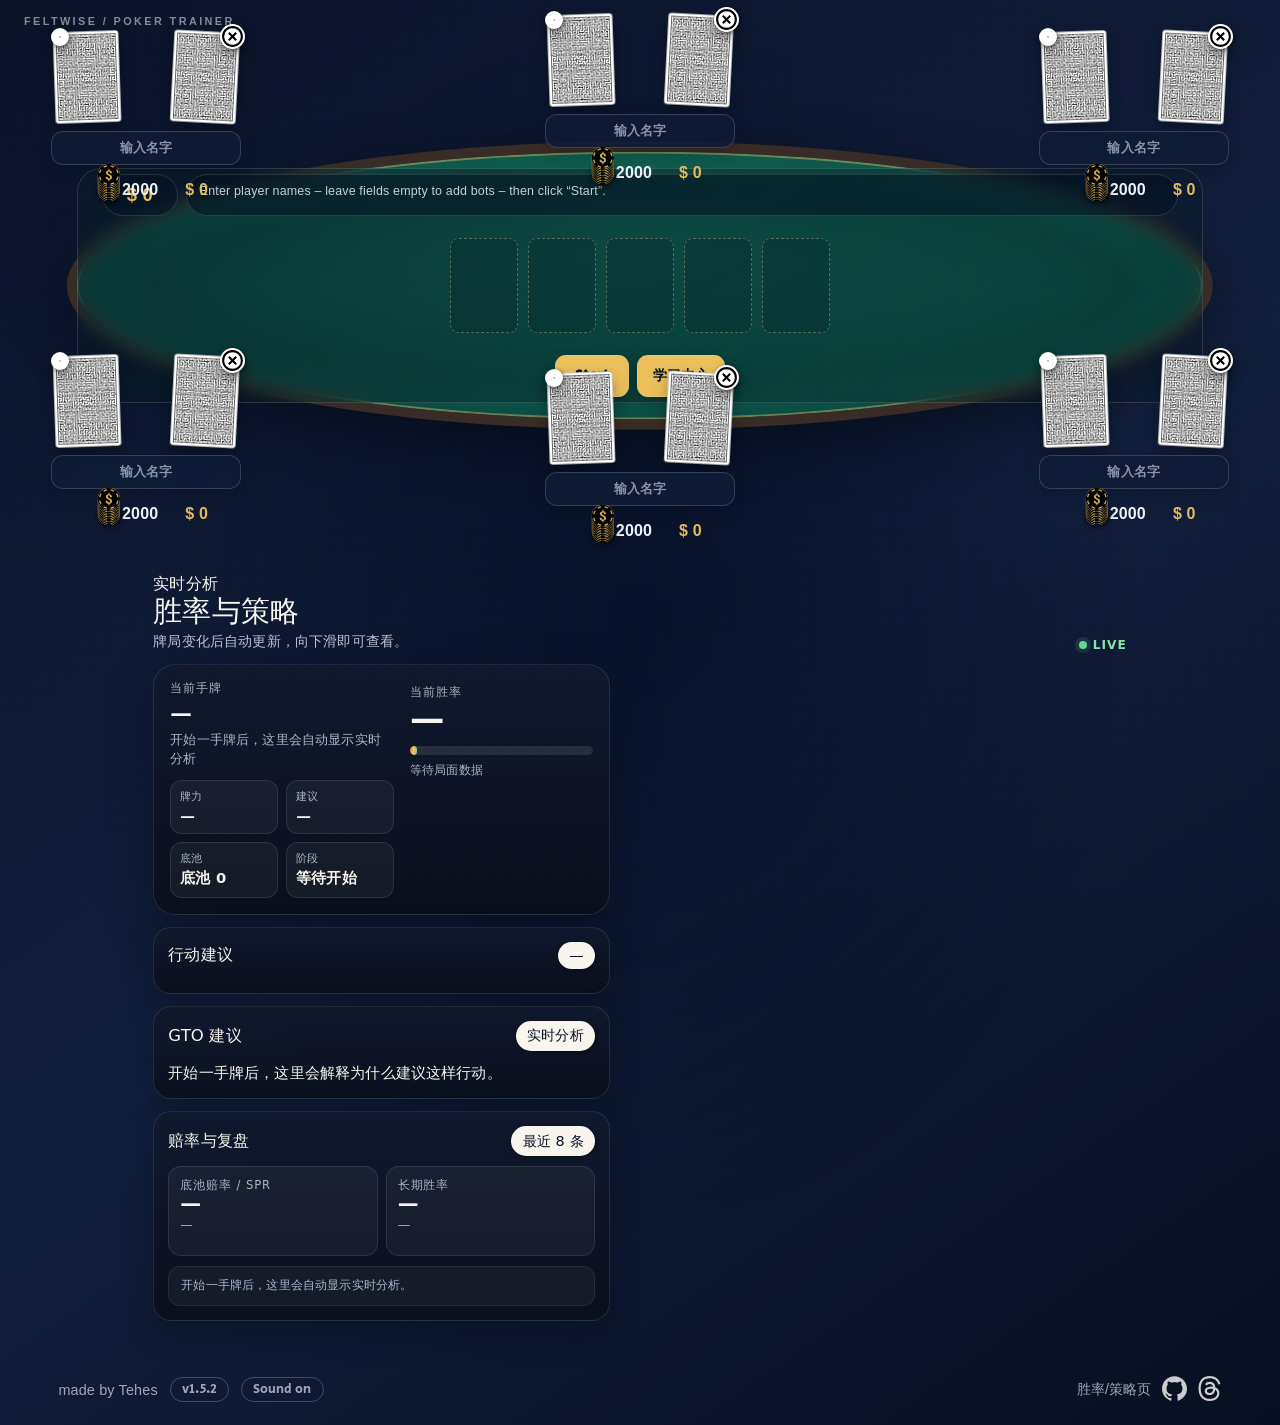
==== index.html @ baf59589 "fix: inline live analysis and native scrolling" ====
<!DOCTYPE HTML>
<html>

<head>
	<meta charset="utf-8">
	<meta name='viewport' content='width=device-width, initial-scale=1.0, maximum-scale=1.0, user-scalable=no'>
	<meta name="apple-mobile-web-app-capable" content="yes">
	<meta name="apple-mobile-web-app-title" content="Poker">
	<meta name="apple-mobile-web-app-status-bar-style" content="black">
	<meta name="theme-color" content="#2e426b" />

	<!-- SEO -->
	<meta property="og:description"
		content="Play Texas Hold'em solo against bots or with friends. Join via QR code or link to see your cards privately on your own phone while the shared table runs the game.">
	<link rel="canonical" href="https://tehes.github.io/poker/">
	<meta name="author" content="Feltwise · modified from Poker by Tehes">
	<meta name="description" content="Feltwise 德州扑克训练桌：对战 Bot、边玩边学、行动解释与复盘。">

	<!-- Open Graph -->
	<meta property="og:type" content="website">
	<meta property="og:title" content="Digital Poker Table">
	<meta property="og:description"
		content="Play Texas Hold'em solo against bots or with friends. Players can join private views via QR code or link while the shared table runs the game.">
	<meta property="og:url" content="https://tehes.github.io/poker/">
	<meta property="og:image" content="https://tehes.github.io/poker/img/og.png">

	<title>Feltwise · 德州扑克训练桌</title>

	<link rel="apple-touch-icon" href="icons/180x180.png" />
	<link rel="icon" href="icons/favicon.png" type="image/png" sizes="32x32">
	<link rel="icon" href="icons/poker-chip.svg" type="image/svg+xml">
	<link rel="manifest" href="manifest.json">
	<link rel="stylesheet" href="css/style.css?v=feltwise-v10">
	<link rel="preconnect" href="https://fonts.googleapis.com">
	<link rel="preconnect" href="https://fonts.gstatic.com" crossorigin>
	<link href="https://fonts.googleapis.com/css2?family=Secular+One&display=swap" rel="stylesheet">

	<script defer src="https://cloud.umami.is/script.js" data-website-id="2392a451-203c-4d8a-a4f5-bd7d06f832af"
		data-domains="tehes.github.io">
		</script>
</head>

<body>
	<main>
		<div class="seat" data-rotation="0">
			<div class="hole-cards">
				<img class="card" src="cards/1B.svg">
				<img class="card" src="cards/1B.svg">
				<div class="qr hidden">
					<a class="qr-link" target="_blank" rel="noopener noreferrer" title="Open player view"></a>
					<a class="remote-table-link hidden" target="_blank" rel="noopener noreferrer"
						title="Open remote table">join via Link</a>
				</div>
				<img class="rotate" src="icons/rotate.svg">
				<img class="blind-icons hidden dealer" src="icons/dealer.svg">
				<img class="blind-icons hidden small-blind" src="icons/small-blind.svg">
				<img class="blind-icons hidden big-blind" src="icons/big-blind.svg">
				<img class="close" src="icons/close.svg">
				<div class="winner-reaction hidden"></div>
				<div class="pill win-probability hidden"></div>
				<div class="pill hand-strength hidden"></div>
			</div>
			<h3 contenteditable="true"></h3>
			<div class="chips">
				<div class="stack-visual">
					<img src="icons/chip.svg" alt="" style="--stack-index: 0;">
					<img src="icons/chip.svg" alt="" style="--stack-index: 1;">
					<img src="icons/chip.svg" alt="" style="--stack-index: 2;">
					<img src="icons/chip.svg" alt="" style="--stack-index: 3;">
					<img src="icons/chip.svg" alt="" style="--stack-index: 4;">
					<img src="icons/chip.svg" alt="" style="--stack-index: 5;">
					<img src="icons/chip.svg" alt="" style="--stack-index: 6;">
					<img src="icons/chip.svg" alt="" style="--stack-index: 7;">
					<img src="icons/chip.svg" alt="" style="--stack-index: 8;">
					<img src="icons/chip.svg" alt="" style="--stack-index: 9;">
				</div>
				<div class="stack-values">
					<div class="total">2000</div>
					<div class="bet">0</div>
				</div>
			</div>
		</div>
		<div class="seat" data-rotation="0">
			<div class="hole-cards">
				<img class="card" src="cards/1B.svg">
				<img class="card" src="cards/1B.svg">
				<div class="qr hidden">
					<a class="qr-link" target="_blank" rel="noopener noreferrer" title="Open player view"></a>
					<a class="remote-table-link hidden" target="_blank" rel="noopener noreferrer"
						title="Open remote table">join via Link</a>
				</div>
				<img class="rotate" src="icons/rotate.svg">
				<img class="blind-icons hidden dealer" src="icons/dealer.svg">
				<img class="blind-icons hidden small-blind" src="icons/small-blind.svg">
				<img class="blind-icons hidden big-blind" src="icons/big-blind.svg">
				<img class="close" src="icons/close.svg">
				<div class="winner-reaction hidden"></div>
				<div class="pill win-probability hidden"></div>
				<div class="pill hand-strength hidden"></div>
			</div>
			<h3 contenteditable="true"></h3>
			<div class="chips">
				<div class="stack-visual">
					<img src="icons/chip.svg" alt="" style="--stack-index: 0;">
					<img src="icons/chip.svg" alt="" style="--stack-index: 1;">
					<img src="icons/chip.svg" alt="" style="--stack-index: 2;">
					<img src="icons/chip.svg" alt="" style="--stack-index: 3;">
					<img src="icons/chip.svg" alt="" style="--stack-index: 4;">
					<img src="icons/chip.svg" alt="" style="--stack-index: 5;">
					<img src="icons/chip.svg" alt="" style="--stack-index: 6;">
					<img src="icons/chip.svg" alt="" style="--stack-index: 7;">
					<img src="icons/chip.svg" alt="" style="--stack-index: 8;">
					<img src="icons/chip.svg" alt="" style="--stack-index: 9;">
				</div>
				<div class="stack-values">
					<div class="total">2000</div>
					<div class="bet">0</div>
				</div>
			</div>
		</div>
		<div class="seat" data-rotation="0">
			<div class="hole-cards">
				<img class="card" src="cards/1B.svg">
				<img class="card" src="cards/1B.svg">
				<div class="qr hidden">
					<a class="qr-link" target="_blank" rel="noopener noreferrer" title="Open player view"></a>
					<a class="remote-table-link hidden" target="_blank" rel="noopener noreferrer"
						title="Open remote table">join via Link</a>
				</div>
				<img class="rotate" src="icons/rotate.svg">
				<img class="blind-icons hidden dealer" src="icons/dealer.svg">
				<img class="blind-icons hidden small-blind" src="icons/small-blind.svg">
				<img class="blind-icons hidden big-blind" src="icons/big-blind.svg">
				<img class="close" src="icons/close.svg">
				<div class="winner-reaction hidden"></div>
				<div class="pill win-probability hidden"></div>
				<div class="pill hand-strength hidden"></div>
			</div>
			<h3 contenteditable="true"></h3>
			<div class="chips">
				<div class="stack-visual">
					<img src="icons/chip.svg" alt="" style="--stack-index: 0;">
					<img src="icons/chip.svg" alt="" style="--stack-index: 1;">
					<img src="icons/chip.svg" alt="" style="--stack-index: 2;">
					<img src="icons/chip.svg" alt="" style="--stack-index: 3;">
					<img src="icons/chip.svg" alt="" style="--stack-index: 4;">
					<img src="icons/chip.svg" alt="" style="--stack-index: 5;">
					<img src="icons/chip.svg" alt="" style="--stack-index: 6;">
					<img src="icons/chip.svg" alt="" style="--stack-index: 7;">
					<img src="icons/chip.svg" alt="" style="--stack-index: 8;">
					<img src="icons/chip.svg" alt="" style="--stack-index: 9;">
				</div>
				<div class="stack-values">
					<div class="total">2000</div>
					<div class="bet">0</div>
				</div>
			</div>
		</div>
		<div class="seat" data-rotation="0">
			<div class="hole-cards">
				<img class="card" src="cards/1B.svg">
				<img class="card" src="cards/1B.svg">
				<div class="qr hidden">
					<a class="qr-link" target="_blank" rel="noopener noreferrer" title="Open player view"></a>
					<a class="remote-table-link hidden" target="_blank" rel="noopener noreferrer"
						title="Open remote table">join via Link</a>
				</div>
				<img class="rotate" src="icons/rotate.svg">
				<img class="blind-icons hidden dealer" src="icons/dealer.svg">
				<img class="blind-icons hidden small-blind" src="icons/small-blind.svg">
				<img class="blind-icons hidden big-blind" src="icons/big-blind.svg">
				<img class="close" src="icons/close.svg">
				<div class="winner-reaction hidden"></div>
				<div class="pill win-probability hidden"></div>
				<div class="pill hand-strength hidden"></div>
			</div>
			<h3 contenteditable="true"></h3>
			<div class="chips">
				<div class="stack-visual">
					<img src="icons/chip.svg" alt="" style="--stack-index: 0;">
					<img src="icons/chip.svg" alt="" style="--stack-index: 1;">
					<img src="icons/chip.svg" alt="" style="--stack-index: 2;">
					<img src="icons/chip.svg" alt="" style="--stack-index: 3;">
					<img src="icons/chip.svg" alt="" style="--stack-index: 4;">
					<img src="icons/chip.svg" alt="" style="--stack-index: 5;">
					<img src="icons/chip.svg" alt="" style="--stack-index: 6;">
					<img src="icons/chip.svg" alt="" style="--stack-index: 7;">
					<img src="icons/chip.svg" alt="" style="--stack-index: 8;">
					<img src="icons/chip.svg" alt="" style="--stack-index: 9;">
				</div>
				<div class="stack-values">
					<div class="total">2000</div>
					<div class="bet">0</div>
				</div>
			</div>
		</div>
		<div class="seat" data-rotation="0">
			<div class="hole-cards">
				<img class="card" src="cards/1B.svg">
				<img class="card" src="cards/1B.svg">
				<div class="qr hidden">
					<a class="qr-link" target="_blank" rel="noopener noreferrer" title="Open player view"></a>
					<a class="remote-table-link hidden" target="_blank" rel="noopener noreferrer"
						title="Open remote table">join via Link</a>
				</div>
				<img class="rotate" src="icons/rotate.svg">
				<img class="blind-icons hidden dealer" src="icons/dealer.svg">
				<img class="blind-icons hidden small-blind" src="icons/small-blind.svg">
				<img class="blind-icons hidden big-blind" src="icons/big-blind.svg">
				<img class="close" src="icons/close.svg">
				<div class="winner-reaction hidden"></div>
				<div class="pill win-probability hidden"></div>
				<div class="pill hand-strength hidden"></div>
			</div>
			<h3 contenteditable="true"></h3>
			<div class="chips">
				<div class="stack-visual">
					<img src="icons/chip.svg" alt="" style="--stack-index: 0;">
					<img src="icons/chip.svg" alt="" style="--stack-index: 1;">
					<img src="icons/chip.svg" alt="" style="--stack-index: 2;">
					<img src="icons/chip.svg" alt="" style="--stack-index: 3;">
					<img src="icons/chip.svg" alt="" style="--stack-index: 4;">
					<img src="icons/chip.svg" alt="" style="--stack-index: 5;">
					<img src="icons/chip.svg" alt="" style="--stack-index: 6;">
					<img src="icons/chip.svg" alt="" style="--stack-index: 7;">
					<img src="icons/chip.svg" alt="" style="--stack-index: 8;">
					<img src="icons/chip.svg" alt="" style="--stack-index: 9;">
				</div>
				<div class="stack-values">
					<div class="total">2000</div>
					<div class="bet">0</div>
				</div>
			</div>
		</div>
		<div class="seat" data-rotation="0">
			<div class="hole-cards">
				<img class="card" src="cards/1B.svg">
				<img class="card" src="cards/1B.svg">
				<div class="qr hidden">
					<a class="qr-link" target="_blank" rel="noopener noreferrer" title="Open player view"></a>
					<a class="remote-table-link hidden" target="_blank" rel="noopener noreferrer"
						title="Open remote table">join via Link</a>
				</div>
				<img class="rotate" src="icons/rotate.svg">
				<img class="blind-icons hidden dealer" src="icons/dealer.svg">
				<img class="blind-icons hidden small-blind" src="icons/small-blind.svg">
				<img class="blind-icons hidden big-blind" src="icons/big-blind.svg">
				<img class="close" src="icons/close.svg">
				<div class="winner-reaction hidden"></div>
				<div class="pill win-probability hidden"></div>
				<div class="pill hand-strength hidden"></div>
			</div>
			<h3 contenteditable="true"></h3>
			<div class="chips">
				<div class="stack-visual">
					<img src="icons/chip.svg" alt="" style="--stack-index: 0;">
					<img src="icons/chip.svg" alt="" style="--stack-index: 1;">
					<img src="icons/chip.svg" alt="" style="--stack-index: 2;">
					<img src="icons/chip.svg" alt="" style="--stack-index: 3;">
					<img src="icons/chip.svg" alt="" style="--stack-index: 4;">
					<img src="icons/chip.svg" alt="" style="--stack-index: 5;">
					<img src="icons/chip.svg" alt="" style="--stack-index: 6;">
					<img src="icons/chip.svg" alt="" style="--stack-index: 7;">
					<img src="icons/chip.svg" alt="" style="--stack-index: 8;">
					<img src="icons/chip.svg" alt="" style="--stack-index: 9;">
				</div>
				<div class="stack-values">
					<div class="total">2000</div>
					<div class="bet">0</div>
				</div>
			</div>
		</div>
		<div id="table-middle">
			<section class="infos">
				<div id="pot">0</div>
				<div id="notification">Enter player names – leave fields empty to add bots – then click
					“Start”.
				</div>
			</section>
			<section id="community-cards">
				<!-- Suits: Diamonds, Hearts, Clubs, Spades -->
				<div class="cardslot"><!-- <img src="cards/3D.svg"> --></div>
				<div class="cardslot"><!-- <img src="cards/AS.svg"> --></div>
				<div class="cardslot"><!-- <img src="cards/7H.svg"> --></div>
				<div class="cardslot"></div>
				<div class="cardslot"></div>
			</section>
			<section class="actions">
				<div id="new-round-controls" class="new-round-controls">
					<button type="button" id="start-button" name="button"><span
							id="start-button-label">Start</span><span id="new-round-countdown" class="hidden"> in <span
								id="new-round-countdown-value">20</span></span></button>
					<button type="button" id="new-round-cancel-button" class="hidden" name="button">X</button>
				</div>
				<button type="button" id="instructions-button" name="button">学习中心</button>
				<button type="button" id="stats-button" class="hidden" name="button">Stats</button>
				<button type="button" id="log-button" class="hidden" name="button">Log</button>
				<button type="button" id="fast-forward-button" class="hidden" name="button">Fast Forward</button>
				<button type="button" id="fold-button" class="hidden" name="button">Fold</button>
				<button type="button" id="action-button" class="hidden" name="button">Check</button>
				<div id="amount-controls" class="amount-controls hidden">
					<button type="button" id="amount-decrement-button" class="amount-step-button"
						name="button">-</button>
					<input type="range" id="amount-slider" name="amount" value="0" min="0" max="2000" step="10">
					<output>0</output>
					<button type="button" id="amount-increment-button" class="amount-step-button"
						name="button">+</button>
				</div>
			</section>
		</div>
	</main>
	<section id="inline-advisor-shell" class="inline-advisor-shell">
		<div class="inline-advisor-header">
			<div><div class="eyebrow">实时分析</div><h2>胜率与策略</h2><p>牌局变化后自动更新，向下滑即可查看。</p></div>
			<span class="inline-live-badge"><i></i> LIVE</span>
		</div>
		<div class="inline-advisor-body">
			<div class="inline-advisor-analysis">
				<div class="card inline-hero">
					<div class="hero-left">
						<div class="label">当前手牌</div><div id="inline-player-name" class="player-name">—</div>
						<div id="inline-player-meta" class="meta">请先回到牌桌并开始一手牌</div>
						<div class="mini-stats">
							<div><span>牌力</span><b id="inline-hand-name">—</b></div><div><span>建议</span><b id="inline-strategy-action">—</b></div>
							<div><span>底池</span><b id="inline-pot-chip">0</b></div><div><span>阶段</span><b id="inline-phase-chip">等待开始</b></div>
						</div>
					</div>
					<div class="hero-right"><div class="label">当前胜率</div><div id="inline-winrate-big" class="big">—</div><div class="bar"><i id="inline-winbar"></i></div><div id="inline-equity-text" class="hint">等待局面数据</div></div>
				</div>
				<div class="card inline-actions"><div class="section-head"><h3>行动建议</h3><span id="inline-confidence-pill" class="pill">—</span></div><div id="inline-action-row" class="action-row"></div></div>
				<div id="inline-strategy-section" class="card detail-card"><div class="section-head"><h3>GTO 建议</h3><span class="pill muted">实时分析</span></div><p id="inline-reason-text" class="detail-text">开始一手牌后，这里会解释为什么建议这样行动。</p></div>
				<div class="card detail-card"><div class="section-head"><h3>赔率与复盘</h3><span class="pill muted">最近 8 条</span></div><div class="detail-grid"><div class="subcard"><div class="label">底池赔率 / SPR</div><div id="inline-odds-text" class="big small">—</div><div id="inline-board-text" class="hint">—</div></div><div class="subcard"><div class="label">长期胜率</div><div id="inline-long-winrate" class="big small">—</div><div id="inline-hand-text" class="hint">—</div></div></div><div id="inline-history-list" class="history"></div></div>
			</div>
		</div>
	</section>
	<footer>
		<div id="credit">
			<a href="https://github.com/Tehes">made by Tehes</a>
			<button type="button" id="version-button" class="version-button">Version</button>
			<button type="button" id="sound-button" class="sound-toggle">Sound on</button>
		</div>
		<div id="social">
			<a href="./advisor.html" style="display:inline-flex;align-items:center;gap:6px;">胜率/策略页</a>
			<a href="https://github.com/Tehes/poker"><img alt="Github-Logo" src="social/github.svg" width="25"
					height="25"></a>
			<a href="https://www.threads.net/@tehes83"><img alt="Threads-Logo" src="social/threads.svg" width="25"
					height="25"></a>
		</div>
	</footer>
	<div id="overlay-backdrop" class="hidden"></div>
	<section id="resume-game-overlay" class="overlay-panel resume-panel hidden">
		<div class="resume-content">
			<h2>Continue saved game?</h2>
			<p>A saved poker game was found on this device. Continue it or start a fresh game.</p>
		</div>
		<div class="resume-actions">
			<button type="button" id="resume-continue-button" name="button">Continue Game</button>
			<button type="button" id="resume-new-button" name="button">New Game</button>
		</div>
	</section>
	<section id="stats-overlay" class="overlay-panel hidden">
		<div class="stats-table-wrap">
			<table id="stats-table">
				<thead>
					<tr>
						<th>Player</th>
						<th>Stack</th>
						<th>Hands</th>
						<th>Won</th>
						<th>Win %</th>
						<th>Showdowns</th>
						<th>SD Won</th>
						<th>SD %</th>
						<th>Folds</th>
						<th>Pre</th>
						<th>Post</th>
						<th>All-ins</th>
					</tr>
				</thead>
				<tbody id="stats-table-body"></tbody>
			</table>
		</div>
		<button type="button" id="stats-close-button" class="overlay-close">Close</button>
	</section>
	<section id="log-overlay" class="overlay-panel log-panel hidden">
		<div class="log-list-wrap">
			<div id="log-list"></div>
		</div>
		<button type="button" id="log-close-button" class="overlay-close">Close</button>
	</section>
	<section id="version-overlay" class="overlay-panel version-panel hidden">
		<div class="version-list-wrap">
			<div class="version-panel-header">
				<h2>Version History</h2>
			</div>
			<div id="version-list"></div>
		</div>
		<button type="button" id="version-close-button" class="overlay-close">Close</button>
	</section>
	<section id="instructions-overlay" class="overlay-panel instructions-panel hidden">
		<div class="instructions-content">
			<h2>How this table works</h2>
			<p>The play mode is chosen automatically when you press “Start”, depending on how many human players are
				seated.</p>

			<h3>Choose your setup</h3>
			<div class="instructions-modes">
				<article class="instructions-mode-card">
					<h4>Group Play (2+ humans)</h4>
					<p>Each human enters a name. After the hand starts, every human seat shows a QR code for the
						private hole-card view and a direct link to the remote table view.</p>
					<p>Actions can still happen on the shared table, or from the linked device when that seat is
						active.</p>
					<p class="instructions-note">Empty seats are automatically filled by bots, so mixed human/bot tables
						work without any setup.</p>
				</article>
				<article class="instructions-mode-card">
					<h4>Solo vs Bots (1 human)</h4>
					<p>One human plays directly on the main device. No QR scan is required and that player’s hole cards
						remain visible on the table.</p>
				</article>
				<article class="instructions-mode-card">
					<h4>Spectator / TV Poker (0 humans)</h4>
					<p>All seats are filled by bots. The table runs automatically and all hole cards remain visible.</p>
				</article>
			</div>

			<h3>Before you start</h3>
			<ul class="instructions-list">
				<li>Enter player names in the name badges.</li>
				<li>Leave a seat empty if you want it filled by a bot.</li>
				<li>Use the close icon to remove seats you do not need.</li>
				<li>Use the rotate icon to orient a seat toward the player sitting there. This is especially useful on
					tablets.</li>
				<li>You need at least 2 active seats before the game can start.</li>
			</ul>

			<h3>During a hand</h3>
			<ul class="instructions-list">
				<li>Dealer and blinds are assigned automatically, and the blind level increases over time.</li>
				<li>The table uses standard poker action labels: Fold, Check, Call, Raise, All-in.</li>
				<li>Slider guide: 0 = Check, matching the current bet = Call, above that = Raise, maximum = All-in.</li>
				<li>Raises that are too small turn red while dragging and snap to the minimum legal raise when released.
				</li>
			</ul>

			<h3>Read the table</h3>
			<ul class="instructions-list">
				<li>The pot is shown in the center. Community cards are in the middle, and each seat displays its stack
					and current round bet.</li>
				<li>Dealer, small blind, and big blind icons indicate the current positions.</li>
				<li>The notification bar is clickable and opens the hand log.</li>
				<li>Stats and Log become available after completed hands.</li>
				<li>Win percentages and short hand labels only appear when hole cards are visible on the shared table,
					such as in spectator mode or during all-in runouts.</li>
			</ul>
		</div>
		<button type="button" id="instructions-close-button" class="overlay-close">Close</button>
	</section>
	<section id="learnhub-overlay" class="overlay-panel learnhub-panel hidden">
		<div class="learnhub-header">
			<h2>学习中心</h2>
			<p>策略建议 · 教学模式 · 复盘回放</p>
		</div>
		<div class="learnhub-tabs">
			<button type="button" data-learnhub-tab="advisor" class="active">策略建议</button>
			<button type="button" data-learnhub-tab="tutorial">教学模式</button>
			<button type="button" data-learnhub-tab="replay">复盘回放</button>
		</div>
		<div class="learnhub-body">
			<div class="learnhub-pane" data-learnhub-pane="advisor"></div>
			<div class="learnhub-pane hidden" data-learnhub-pane="tutorial"></div>
			<div class="learnhub-pane hidden" data-learnhub-pane="replay"></div>
		</div>
		<button type="button" id="learnhub-close-button" class="overlay-close">Close</button>
	</section>
	<script type="module" src="./js/app.js?v=feltwise-v14"></script>
	<script type="module" src="./js/inlineAdvisor.js?v=feltwise-v17"></script>
</body>

</html>
---- css/style.css ----
:root {
    --achromatic: 0, 0%;
    --blue: hsl(220, 40%, 30%);
    --blue-darker: hsl(221, 39%, 20%);
    --blue-lighter: hsl(220, 40%, 40%);
    --blue-lightest: hsl(221, 20%, 60%);
    --font-color: hsl(220, 14%, 95%);
    --red-suit: hsl(0, 100%, 50%);
    --black-suit: hsl(var(--achromatic), 0%);
    --shadow: rgba(0, 0, 0, 0.4) 0px 3px 8px;
    --shadow-pressed: rgba(0, 0, 0, 0.6) 0px 2px 8px;
    --shadow-light: rgba(0, 0, 0, 0.2) 0px 3px 8px;
    --shadow-close: hsla(0, 0%, 0%, 0.5) 1px 1px 4px;
    --yellow: hsl(40, 90%, 60%);
    --yellow-active: hsl(40, 100%, 50%);
    --invalid: hsl(0, 100%, 50%)
}

* {
    box-sizing: border-box;
    touch-action: manipulation;
    /* disable double tap to zoom */
}

html {
    -webkit-tap-highlight-color: rgba(0, 0, 0, 0);
    min-height: 100dvh;
    margin: 0;
    padding: 0;
    background-color: var(--blue);
}

body {
    user-select: none;
    -webkit-user-select: none;
    -webkit-touch-callout: none;
    margin: 0;
    padding: 0;
    color: var(--font-color);
    font-size: 100%;
    font-family: 'Secular One', sans-serif;
    /* Uses dynamic viewport height for better handling of mobile viewports */
    min-height: inherit;
    display: flex;
    flex-direction: column;
    background-image: radial-gradient(var(--blue-lighter) 0%, var(--blue) 50%),
        url("[data-uri] nO3Wp/3fEV5a+4wz //6qy8JxjZsmxxy5+4w9CDNJY09T072iKG0EnOS0arEYgXqYnXcYHwjTtUNAcMelOd4xpkoqiTYICWFq0JSiPfPDQdnt+4/wuqcXY47QILbgAAAABJRU5ErkJggg==");
    background-repeat: no-repeat, repeat;
    background-size: cover, auto;
    background-blend-mode: overlay;
}

@supports not (height: 100dvh) {
    html {
        height: -webkit-fill-available;
    }

    body {
        min-height: -webkit-fill-available;
    }
}

h1,
h2,
h3,
h4 {
    font-weight: normal;
    margin: 0;
    padding: 0;
}

a {
    text-decoration-skip-ink: auto;
    color: currentColor;
    text-decoration: none;
}

a:where(:hover, :focus) {
    color: var(--font-color);
}

button {
    width: clamp(71px, 18vw, 138px);
    background-color: var(--yellow);
    color: var(--blue-darker);
    border: none;
    padding: 1.5vmin 3vmin;
    margin: 0 2vmin;
    font-size: 1em;
    font-family: 'Secular One', sans-serif;
    border-radius: 1vmin;
    cursor: pointer;
    box-shadow: var(--shadow);
}

button:active {
    box-shadow: var(--shadow-pressed);
    background-color: var(--yellow-active);
    transform: translateY(1px);
}

button:disabled {
    opacity: 0.7;
    cursor: default;
    box-shadow: var(--shadow-light);
}

.amount-step-button {
    flex: 0 0 45px;
    padding: 1.5vmin 0;
    margin: 0;
    max-height: 25px;
    border-radius: 999px;
    display: inline-flex;
    align-items: center;
    justify-content: center;
    font-size: 1.5rem;
    line-height: 1;
}

.amount-controls {
    flex: 1 1 445px;
    max-width: 100%;
    display: flex;
    align-items: center;
    flex-wrap: nowrap;
    gap: 2vmin;
    margin: 0 2vmin;
}

.action-link {
    padding: 1vmin 2vmin;
    border-radius: 1vmin;
    border: 1px solid var(--font-color);
    background-color: var(--blue);
    color: var(--font-color);
    font-size: 0.9rem;
    box-shadow: var(--shadow);
    width: max-content;
}

.action-link:where(:hover, :focus) {
    color: var(--yellow);
    border: 1px solid var(--yellow);
}

.action-link:active {
    color: var(--yellow-active);
    border: 1px solid var(--yellow-active);
    box-shadow: var(--shadow-pressed);
    transform: translateY(1px);
}

#start-button,
#new-round-cancel-button,
#instructions-button,
#fast-forward-button {
    width: auto;
}

#new-round-countdown-value {
    display: inline-block;
    min-width: 2ch;
    text-align: left;
    font-variant-numeric: tabular-nums;
}

.new-round-controls {
    display: inline-flex;
    align-items: center;
}

.new-round-controls.new-round-countdown-active {
    margin: 0 2vmin;
    border-radius: 1vmin;
    box-shadow: var(--shadow);
}

#start-button.new-round-countdown-active {
    margin: 0;
    border-top-right-radius: 0;
    border-bottom-right-radius: 0;
    box-shadow: none;
}

#new-round-cancel-button.new-round-countdown-active {
    background-color: var(--blue-darker);
    color: var(--yellow);
    margin: 0;
    border-top-left-radius: 0;
    border-bottom-left-radius: 0;
    box-shadow: none;
}

#start-button.new-round-countdown-active:active,
#new-round-cancel-button.new-round-countdown-active:active {
    background-color: var(--blue);
    box-shadow: none;
    transform: none;
}

input[type=range] {
    flex: 1 1 auto;
    min-width: 0;
    margin: 10px 0;
    -webkit-appearance: none;
    appearance: none;
    height: 25px;
    background: var(--yellow);
    outline: none;
    border-radius: 15px;
    box-shadow: var(--shadow);
}

input[type=range]::-webkit-slider-thumb {
    -webkit-appearance: none;
    appearance: none;
    width: 45px;
    height: 45px;
    background: url('../icons/chip.svg'), var(--yellow);
    cursor: pointer;
    border-radius: 50%;
    box-shadow: var(--shadow);
}

input[type=range]::-moz-range-thumb {
    width: 45px;
    height: 45px;
    background: url('../icons/chip.svg'), var(--yellow);
    cursor: pointer;
    border-radius: 50%;
    box-shadow: var(--shadow);
}

input[type=range]:disabled {
    opacity: 0.7;
}

output {
    width: 76px;
    text-align: center;
    background-color: var(--blue);
    box-shadow: inset var(--shadow-pressed);
    color: var(--yellow);
    border-radius: 999px;
    padding: 5px 1rem;
    font-size: 1em;
}

output.invalid {
    color: var(--invalid);
}

.hidden {
    display: none !important;
}

/*
-------------------------------------------------------------------
GRID
-------------------------------------------------------------------
*/
main {
    width: 100vw;
    flex: 1;
    place-items: center;
    display: grid;
    grid-template-columns: repeat(3, 1fr);
    grid-template-rows: 1fr auto 1fr;
    grid-column-gap: 0px;
    grid-row-gap: 2vh;
}

main .seat {
    width: 22vmin;
    min-width: 120px;
    transition: all 0.5s;
}

main .seat[data-rotation="90"] {
    transform: rotate(90deg);
}

main .seat[data-rotation="180"] {
    transform: rotate(180deg);
}

main .seat[data-rotation="270"] {
    transform: rotate(270deg);
}

main .seat .hole-cards img {
    transition: all 0.3s;
}

.seat:nth-of-type(1) {
    grid-area: 1 / 1 / 2 / 2;
}

.seat:nth-of-type(2) {
    grid-area: 1 / 2 / 2 / 3;
}

.seat:nth-of-type(3) {
    grid-area: 1 / 3 / 2 / 4;
}

.seat:nth-of-type(6) {
    grid-area: 3 / 1 / 4 / 2;
}

.seat:nth-of-type(5) {
    grid-area: 3 / 2 / 4 / 3;
}

.seat:nth-of-type(4) {
    grid-area: 3 / 3 / 4 / 4;
}

#table-middle {
    grid-area: 2 / 1 / 3 / 4;
}

/*
-------------------------------------------------------------------
SINGLE VIEW
-------------------------------------------------------------------
*/

#hole-cards {
    display: flex;
    justify-content: center;
    flex-direction: initial;
}

/* When a player folds, bring their hole cards closer together with directional shift */
#single.folded .hole-cards img:nth-of-type(1) {
    transform: translateX(6.5vmin) rotate(-0.5deg);
    transition: all 0.3s;
}

#single.folded .hole-cards img:nth-of-type(2) {
    transform: translateX(-6.5vmin) rotate(1deg);
    transition: all 0.3s;
}

#single {
    display: flex;
    flex-direction: column;
    justify-content: flex-start;
    min-height: 100dvh;
    width: 100vw;
    margin: 3vmin 3vmin 0 3vmin;
    max-width: 830px;
}

#singleview-notifications {
    display: flex;
    flex-direction: column;
    gap: 1rem;
    margin-top: 1.5rem;
    padding-bottom: 0.5rem;
}

#singleview-notifications div {
    padding-bottom: 0.5rem;
    border-bottom: 1px dashed var(--font-color);
}

#single-action-status {
    color: var(--yellow);
    text-align: center;
}

#single .chips {
    margin-bottom: 1rem;
}

#single .chips :where(.total, .bet) {
    text-align: center;
}

#single .chips .bet::before {
    content: "Bet $ ";
}

#single .chips .total::before {
    content: "Stack $ ";
}

#single .chips #pot::before {
    content: "Pot $ ";
}

#single #pot {
    color: var(--yellow-active);
}

#single-switch-link {
    margin-top: 1rem;
}

/*
-------------------------------------------------------------------
REMOTE TABLE
-------------------------------------------------------------------
*/

#remote-table #notification:has(span) {
    cursor: default;
    padding-right: 20px;
}

#remote-table #notification:has(span)::after {
    content: none;
}

#remote-table #notification:has(span):hover,
#remote-table #notification:has(span):active {
    background-color: var(--blue);
    border: none;
    box-shadow: inset var(--shadow-pressed);
    transform: none;
}

/*
-------------------------------------------------------------------
TABLE-MIDDLE
-------------------------------------------------------------------
*/

#table-middle {
    display: flex;
    flex-direction: column;
    align-items: center;
    justify-content: center;
    gap: 3vh;
}

.infos {
    display: flex;
    gap: 2vmin;
    justify-content: center;
    width: 96vmin;
}

.infos div {
    padding: 5px 20px;
    background-color: var(--blue);
    box-shadow: inset var(--shadow-pressed);
    color: var(--yellow);
    border-radius: 999px;
    min-width: 85px;
    text-align: center;
    flex: 0 0 auto;
}

#notification {
    color: var(--blue-lightest);
    flex: 1 1 auto;
    min-width: 0;
    position: relative;
    text-align: left;
    text-overflow: ellipsis;
    overflow-x: hidden;
    white-space: nowrap;
    transition: background-color 0.15s ease, box-shadow 0.15s ease, transform 0.15s ease;
}

#notification:has(span) {
    cursor: pointer;
    padding-right: 33px;
}

#notification:has(span)::after {
    content: "";
    position: absolute;
    top: 50%;
    right: 20px;
    width: 10px;
    height: 10px;
    border-top: 2px solid var(--blue-lightest);
    border-right: 2px solid var(--blue-lightest);
    transform: translateY(-50%) rotate(45deg);
}

#notification:has(span):hover {
    background-color: var(--blue);
    border: 1px solid hsla(0, 0%, 100%, 0.15);
    box-shadow: var(--shadow);
    transform: translateY(-1px);
}

#notification:has(span):active {
    background-color: var(--blue-darker);
    border: none;
    box-shadow: inset var(--shadow-pressed);
    transform: translateY(1px);
}

#notification span:not(:last-child)::after {
    content: " | ";
    color: var(--blue-lightest);
}

#notification span:first-child {
    color: var(--font-color);
}

#pot::before {
    content: "$ ";
}

#community-cards {
    display: flex;
    gap: 1.5vmin;
}

#community-cards div {
    flex: 0 0 auto;
}

.cardslot {
    width: 16vmin;
    height: auto;
    aspect-ratio: 5/7;
    border-radius: 1vmin;
}

.cardslot:empty {
    border: 0.25vmin dashed var(--blue-lightest);
    background-color: hsla(0, 0%, 0%, 5%);
}

.cardslot img {
    width: 100%;
    height: 100%;
    display: block;
}

.actions {
    display: flex;
    flex-wrap: wrap;
    justify-content: center;
    align-items: center;
    width: 100%;
    gap: 1rem 0;
}

.actions .sound-toggle {
    margin: 0 2vmin;
}

/*
-------------------------------------------------------------------
OVERLAY
-------------------------------------------------------------------
*/

#overlay-backdrop {
    position: fixed;
    inset: 0;
    z-index: 2000;
    background-color: hsla(0, 0%, 0%, 0.4);
}

.overlay-panel {
    position: fixed;
    top: 50%;
    left: 50%;
    z-index: 2001;
    transform: translate(-50%, -50%);
    max-width: 96vw;
    max-height: calc(100vh - 5vmin);
    display: flex;
    flex-direction: column;
    gap: 1rem;
    overflow: hidden;
    padding: 1.25rem;
    border-radius: 15px;
    background-color: var(--blue);
    box-shadow: var(--shadow);
    border: 1px solid hsla(0, 0%, 100%, 0.08);
}

.log-panel {
    width: min(720px, 96vw);
    max-height: min(80vh, 860px);
}

.version-panel {
    width: min(720px, 96vw);
    max-height: min(82vh, 860px);
}

.instructions-panel {
    width: min(860px, 96vw);
    max-height: min(84vh, 920px);
}

.resume-panel {
    width: min(420px, 92vw);
}

.resume-content {
    text-align: center;
}

.resume-content h2 {
    margin-bottom: 0.5rem;
    color: var(--font-color);
    font-size: 1.4rem;
}

.resume-content p {
    margin: 0;
    color: var(--blue-lightest);
}

.resume-actions {
    display: flex;
    justify-content: center;
    flex-wrap: wrap;
    gap: 0.75rem;
}

.resume-actions button {
    width: auto;
    margin: 0;
    padding: 0.65rem 1rem;
}

.overlay-close {
    width: auto;
    margin: 0;
    padding: 0.55rem 1rem;
    align-self: center;
}

.stats-table-wrap {
    overflow: auto;
}

.log-list-wrap {
    overflow: auto;
    min-height: 0;
}

#version-overlay .version-list-wrap {
    overflow: auto;
    min-height: 0;
    display: flex;
    flex-direction: column;
    gap: 1rem;
}

#instructions-overlay .instructions-content {
    overflow: auto;
}

#version-overlay :where(h2, h3) {
    color: var(--font-color);
    margin: 0;
}

#version-overlay .version-panel-header {
    display: flex;
    flex-direction: column;
    gap: 0.4rem;
}

#instructions-overlay :where(h2, h3, h4) {
    color: var(--font-color);
    margin: 0 0 0.45rem;
}

#instructions-overlay h3 {
    margin-top: 1.5rem;
}

#instructions-overlay h2 {
    font-size: 1.45rem;
}

#instructions-overlay :where(p, li) {
    color: var(--blue-lightest);
    margin: 0;
}

#instructions-overlay .instructions-modes {
    display: grid;
    grid-template-columns: repeat(auto-fit, minmax(180px, 1fr));
    gap: 1rem;
}

#instructions-overlay .instructions-mode-card {
    background-color: hsla(0, 0%, 0%, 0.12);
    border-radius: 15px;
    padding: 1rem;
}

#instructions-overlay .instructions-note {
    font-style: italic;
    margin-top: 0.5rem;
}

#instructions-overlay .instructions-list {
    padding-left: 1.2rem;
}

#instructions-overlay .instructions-list li+li {
    margin-top: 0.45rem;
}

#stats-table {
    border-collapse: collapse;
}

#stats-table th,
#stats-table td {
    padding: 0.75rem 0.9rem;
    white-space: nowrap;
    text-align: center;
}

#stats-table td,
#stats-table th {
    border-bottom: 1px solid hsla(0, 0%, 100%, 0.1);
}

#stats-table tbody tr:nth-child(even) {
    background-color: hsla(0, 0%, 100%, 0.03);
}

#log-list {
    display: flex;
    flex-direction: column;
}

#log-list div {
    padding: 0.75rem 0.9rem;
    color: var(--blue-lightest);
    border-bottom: 1px solid hsla(0, 0%, 100%, 0.1);
    white-space: normal;
    word-break: break-word;
}

#log-list div:first-child {
    color: var(--font-color);
}

#log-list div:nth-child(even) {
    background-color: hsla(0, 0%, 100%, 0.03);
}

#version-list {
    display: flex;
    flex-direction: column;
    gap: 1.5rem;
}

.version-entry {
    display: flex;
    flex-direction: column;
    gap: 0.5rem;
}

.version-entry-heading {
    display: flex;
    flex-wrap: wrap;
    align-items: baseline;
    gap: 0.25rem 0.7rem;
}

.version-entry-version {
    font-size: 1.1rem;
}

.version-entry-title {
    margin: 0;
    color: var(--font-color);
}

.version-entry-meta,
.version-entry-credit {
    display: inline-flex;
    width: fit-content;
    align-items: center;
    color: var(--blue-lightest);
    font-size: 0.85rem;
    white-space: nowrap;
    border: 1px solid var(--blue-lightest);
    border-radius: 999px;
    padding: 0 0.5rem;
}

.version-entry-credit:where(:hover, :focus) {
    color: var(--font-color);
    border-color: var(--font-color);
}

.version-entry-notes {
    margin: 0;
    padding-left: 1.2rem;
    color: var(--blue-lightest);
}

.version-entry-notes li+li {
    margin-top: 0.35rem;
}

/*-------------------------------------------------------------------
FOOTER
-------------------------------------------------------------------*/
footer {
    display: flex;
    align-items: center;
    justify-content: space-between;
    flex-wrap: wrap;
    gap: 10px;
    width: 100%;
    font-size: 0.9rem;
    color: var(--blue-lightest);
    padding: 10px 20px;
}

#credit {
    display: flex;
    align-items: center;
    flex-wrap: wrap;
    gap: 0.75rem;
}

.version-button,
.sound-toggle {
    width: auto;
    margin: 0;
    padding: 0.35rem 0.7rem;
    border-radius: 999px;
    border: 1px solid var(--blue-lightest);
    background-color: transparent;
    color: var(--blue-lightest);
    font-size: 0.8rem;
    line-height: 0.9;
    box-shadow: none;
}

.version-button:hover,
.sound-toggle:hover {
    color: var(--font-color);
    border-color: var(--font-color);
    background-color: hsla(0, 0%, 100%, 0.06);
}

.version-button:active,
.sound-toggle:active {
    background-color: hsla(0, 0%, 100%, 0.08);
    box-shadow: none;
}

#social {
    display: flex;
    gap: 10px;
    margin-left: auto;
}

#social img {
    filter: invert(1) brightness(0.8);
    transition: filter 0.3s;
}

#social img:hover {
    filter: invert(1) brightness(2);
}

/*
-------------------------------------------------------------------
PLAYER
-------------------------------------------------------------------
*/

.seat h3,
#single h3 {
    position: relative;
    border-radius: 30px;
    background-color: var(--blue-lightest);
    padding: 1vmin 2vmin;
    color: var(--blue-darker);
    margin-bottom: 1vmin;
    box-shadow: var(--shadow-light);
    font-size: 1.1em;
    line-height: 1.1;
    -webkit-user-select: auto;
    user-select: auto;
    text-align: center;
}

.seat h3:empty::before {
    content: "Enter Name";
}

.seat h3:focus::before {
    content: "";
}

.active h3 {
    background-color: var(--yellow);
}

.action-label h3 {
    text-transform: uppercase;
    animation: action-bounce 320ms ease-out;
}

@keyframes action-bounce {
    0% {
        transform: translateY(0);
    }

    40% {
        transform: translateY(-4px);
    }

    70% {
        transform: translateY(0);
    }

    100% {
        transform: translateY(0);
    }
}

.folded h3 {
    background-color: var(--blue-darker);
    color: var(--blue-lightest);
}

.winner h3 {
    border: 3px solid var(--yellow);
    font-size: 1rem;
}

.hole-cards {
    position: relative;
}

.hole-cards img {
    width: 10vmin;
    margin: 0.5vmin;
}

.hole-cards .big {
    width: 47vmin;
    margin: 4vmin;
    max-width: 350px;
}

.hole-cards img:nth-of-type(1) {
    transform: rotate(-2deg);
    min-width: 70px;
}

.hole-cards img:nth-of-type(2) {
    transform: rotate(3deg);
    position: absolute;
    min-width: 70px;
    right: 0;
}

/* When a player folds, bring their hole cards closer together with directional shift */
main .seat.folded .hole-cards img:nth-of-type(1) {
    margin: 0 0.2vmin;
    transform: translateX(3.5vmin) rotate(-0.5deg);
    transition: all 0.3s;
    filter: brightness(0.5);
}

main .seat.folded .hole-cards img:nth-of-type(2) {
    margin: 0 0.2vmin;
    transform: translateX(-3.5vmin) rotate(1deg);
    transition: all 0.3s;
    filter: brightness(0.5);
}

.hole-cards .qr {
    display: flex;
    flex-direction: column;
    justify-content: center;
    align-items: center;
    gap: 5px;
    position: absolute;
    top: 50%;
    left: 50%;
    transform: translate(-50%, -50%);
    box-shadow: var(--shadow);
    padding: 5px;
    background-color: #fff;
    width: 12vmin;
    min-height: 12vmin;
    min-width: 80px;
    z-index: 1000;
    border-radius: 5%;
    -webkit-touch-callout: default;
}

.qr .qr-link {
    display: block;
    width: 100%;
    line-height: 0;
    cursor: pointer;
}

.qr canvas {
    width: 100% !important;
    height: auto !important;
}

.remote-table-link {
    color: var(--blue-darker);
    font-size: 0.9rem;
    line-height: 1.1;
    text-decoration: underline;
    text-align: center;
}

.remote-table-link:where(:hover, :focus) {
    color: var(--blue);
}

.chips {
    display: flex;
    justify-content: center;
    gap: 3vmin;
}

.chips .bet {
    color: var(--yellow);
}

.chips .bet::before,
.chips .total::before {
    content: "$ ";
}

.chips .stack-visual {
    --chip-step: max(0.3vmin, 2.5px);
    position: relative;
    width: max(4vmin, 30px);
    height: max(4vmin, 30px);
}

.chips .stack-visual img {
    width: max(4vmin, 30px);
    height: max(4vmin, 30px);
    position: absolute;
    background-color: var(--yellow);
    border-radius: 100%;
    transform: translateY(calc(var(--stack-index, 0) * -1 * var(--chip-step)));

}

.chips .stack-visual img:nth-of-type(1) {
    box-shadow: 1px 2px 10px rgba(0, 0, 0, 1);
}

.chips .stack-values {
    display: flex;
    align-items: center;
    justify-content: center;
    gap: 3vmin;
}

.hole-cards .blind-icons {
    width: 4.5vmin;
    min-width: 35px;
    border-radius: 50%;
    background-color: var(--yellow);
    position: absolute;
    right: 0px;
    bottom: 0px;
    z-index: 1100;
}

.hole-cards .close,
.hole-cards .rotate {
    position: absolute;
    width: 4vmin;
    min-width: 35px;
    border-radius: 100%;
    background-color: #fff;
    cursor: pointer;
    box-shadow: var(--shadow-close);
    z-index: 2000;
}

.hole-cards .close {
    right: 0px;
    top: 0px;

}

.hole-cards .rotate {
    position: absolute;
    top: 0px;
    left: 0px;
    padding: 8px;
}

.winner-reaction {
    position: absolute;
    left: 0px;
    top: 0px;
    width: 100%;
    height: 100%;
    display: flex;
    justify-content: center;
    align-items: center;
    transform: translateY(0);
    font-size: clamp(2.8rem, 10vmin, 5.5rem);
    line-height: 1;
    pointer-events: none;
    z-index: 1400;
    text-shadow: 0 3px 8px rgba(0, 0, 0, 0.35);
}

.winner-reaction.visible {
    animation: winner-reaction-fade 2000ms ease-out forwards;
}

@keyframes winner-reaction-fade {
    0% {
        opacity: 0;
        transform: translateY(6%) scale(0.85);
    }

    14% {
        opacity: 1;
        transform: translateY(0) scale(1);
    }

    78% {
        opacity: 1;
        transform: translateY(-8%) scale(1);
    }

    100% {
        opacity: 0;
        transform: translateY(-16%) scale(0.96);
    }
}

.pill {
    position: absolute;
    background-color: var(--font-color);
    color: var(--blue-darker);
    padding: 2px 8px;
    border-radius: 999px;
    font-size: 0.9rem;
    box-shadow: var(--shadow-close);
    transition: all 0.3s;
}

.folded .pill {
    filter: brightness(0.6);
}

.win-probability {
    top: 0px;
    right: 0px;
}

.hand-strength {
    left: 0px;
    bottom: 10px;
}

.folded .win-probability {
    transform: translateX(-3.5vmin);
}

.folded .hand-strength {
    transform: translateX(3.5vmin);
}

/*
-------------------------------------------------------------------
MODAL
-------------------------------------------------------------------
*/

aside {
    position: absolute;
    top: 50%;
    left: 50%;
    transform: translate(-50%, -50%);
}

/*
-------------------------------------------------------------------
MEDIA QUERIES
-------------------------------------------------------------------
*/
@media (prefers-color-scheme: dark) {
    :root {
        --blue: hsl(220, 40%, 20%);
        --blue-darker: hsl(220, 40%, 15%);
        --yellow: hsl(40, 90%, 50%);
        --yellow-active: hsl(40, 100%, 40%);
        --font-color: hsl(var(--achromatic), 80%);
    }

    img {
        filter: brightness(0.8);
    }
}

@media (max-width: 820px) and (orientation: portrait) {
    .cardslot {
        width: 18vmin;
    }

    .seat .chips {
        align-items: flex-end;
        gap: 3vmin;
    }

    .seat .chips .stack-values {
        flex-direction: column;
        gap: 0;
    }

    .hole-cards .rotate {
        display: none;
    }

    .chips :where(.total, .bet) {
        min-width: 56px;
    }
}

/* Feltwise learning coach */
#coach-toggle { width:auto; background:linear-gradient(135deg,#f8d47a,#e9a73b); margin-left:0; }
#coach-panel { position:fixed; z-index:20; top:16px; right:16px; width:min(370px,calc(100vw - 32px)); max-height:calc(100dvh - 32px); overflow:auto; padding:20px; border:1px solid rgba(255,255,255,.16); border-radius:22px; color:#f6f4ed; background:linear-gradient(155deg,rgba(26,37,65,.98),rgba(10,18,37,.98)); box-shadow:0 20px 70px rgba(0,0,0,.45); transform:translateX(calc(100% + 32px)); transition:transform .28s ease; user-select:text; -webkit-user-select:text; }
#coach-panel.open { transform:translateX(0); }
.coach-head { display:flex; justify-content:space-between; align-items:flex-start; margin-bottom:14px; }
.coach-head h2 { font-size:1.7rem; letter-spacing:-.02em; }
.coach-kicker { color:#f5c75e; font-size:.66rem; letter-spacing:.18em; }
#coach-close { width:36px; height:36px; margin:0; padding:0; border-radius:50%; background:rgba(255,255,255,.1); color:#fff; font-size:1.5rem; }
.coach-tabs { display:flex; gap:6px; padding:4px; margin-bottom:16px; border-radius:12px; background:rgba(255,255,255,.07); }
.coach-tabs button { flex:1; width:auto; min-width:0; margin:0; padding:9px 4px; color:#d8dce7; background:transparent; box-shadow:none; font-size:.8rem; }
.coach-tabs button.active { color:#17233e; background:#f5c75e; }
.coach-status { padding:8px 10px; border-radius:9px; color:#b5bdd0; background:rgba(255,255,255,.06); font-size:.78rem; }
.coach-status.your-turn { color:#10243b; background:#f5c75e; font-weight:bold; }
.coach-cards { display:grid; grid-template-columns:65px 1fr; gap:6px 10px; padding:14px 0 10px; font-size:.82rem; }
.coach-cards span,.coach-grid small { color:#9da8bd; }
.coach-cards b { font-size:1.05rem; letter-spacing:.05em; }
.coach-callout { padding:14px; border-left:3px solid #f5c75e; border-radius:0 12px 12px 0; background:rgba(245,199,94,.1); }
.coach-callout strong { display:block; margin:2px 0 5px; color:#f5c75e; font-size:1.25rem; }
.coach-callout p { margin:0; color:#d9deea; font-family:system-ui,sans-serif; font-size:.84rem; line-height:1.55; }
.coach-label { color:#f5c75e; font-size:.7rem; letter-spacing:.08em; }
.coach-grid { display:grid; grid-template-columns:1fr 1fr; gap:8px; margin:14px 0; }
.coach-grid div { display:flex; flex-direction:column; gap:3px; padding:9px; border-radius:10px; background:rgba(255,255,255,.06); }
.coach-grid b { font-size:.9rem; }
.coach-tip,.coach-muted { color:#9da8bd; font-family:system-ui,sans-serif; font-size:.76rem; line-height:1.45; }
.coach-section { margin-top:16px; padding-top:14px; border-top:1px solid rgba(255,255,255,.1); }
.coach-section h3 { color:#f5c75e; font-size:1rem; }
.coach-metrics { display:flex; align-items:baseline; gap:5px; margin:8px 0; color:#aeb8cb; font: .78rem system-ui,sans-serif; }
.coach-metrics b { color:#fff; font-size:1.35rem; margin-left:7px; }
.coach-alert,.coach-good { margin:8px 0; padding:9px; border-radius:9px; font: .78rem/1.4 system-ui,sans-serif; }
.coach-alert { color:#ffd0c8; background:rgba(220,86,74,.15); }.coach-good { color:#b8f0ce; background:rgba(71,177,116,.14); }
.coach-history { max-height:125px; overflow:auto; font: .76rem/1.5 system-ui,sans-serif; }
.coach-history div { display:flex; gap:5px; padding:5px 0; border-bottom:1px solid rgba(255,255,255,.06); }.coach-history small { margin-left:auto; color:#8490a6; }
.coach-empty { padding:28px 8px 16px; text-align:center; }.coach-empty span { color:#f5c75e; font-size:2.8rem; }.coach-empty h3 { margin:8px 0; }.coach-empty p { color:#aeb8cb; font: .84rem/1.5 system-ui,sans-serif; }
.coach-attribution { margin-top:16px; color:#748199; font: .68rem system-ui,sans-serif; }.coach-attribution a { color:#f5c75e; }
@media (max-width:600px) { #coach-panel { top:auto; bottom:10px; right:10px; width:calc(100vw - 20px); max-height:72dvh; } #coach-toggle { font-size:.82rem; padding:1.5vmin 2vmin; } }

/* ============================================================================
   FELTWISE VISUAL SYSTEM v2 — compact premium poker table
   ============================================================================ */
:root {
    --blue: #101a31;
    --blue-darker: #091024;
    --blue-lighter: #253452;
    --blue-lightest: #a8b5cb;
    --font-color: #f7f5ee;
    --yellow: #e8b957;
    --yellow-active: #f2cc72;
    --felt: #0c5549;
    --felt-deep: #073c36;
    --line: rgba(255,255,255,.13);
    --shadow: 0 12px 32px rgba(0,0,0,.28);
}
html { background: #091024; }
body {
    background: radial-gradient(ellipse at 50% 44%, rgba(29,56,78,.65), transparent 56%),
        linear-gradient(145deg, #0b1329 0%, #111e3b 52%, #080f22 100%);
    font-family: -apple-system, BlinkMacSystemFont, "SF Pro Display", "Segoe UI", sans-serif;
    letter-spacing: .01em;
}
body::before {
    content: ""; position: fixed; inset: 0; pointer-events: none; opacity: .17;
    background-image: radial-gradient(rgba(255,255,255,.8) .5px, transparent .5px);
    background-size: 5px 5px; mix-blend-mode: soft-light;
}
main {
    position: relative; width: min(1240px, 100vw); margin: 0 auto; padding: clamp(18px,3vw,38px) clamp(12px,3vw,42px);
    grid-template-columns: minmax(120px, 1fr) minmax(360px, 1.65fr) minmax(120px, 1fr);
    grid-template-rows: minmax(170px, 1fr) auto minmax(170px, 1fr);
    gap: clamp(12px,2vw,26px); isolation: isolate;
}
main::before {
    content: ""; position: absolute; z-index: -1; left: 50%; top: 50%; width: 82%; height: 46%; transform: translate(-50%,-50%);
    border-radius: 50%; background: radial-gradient(ellipse at 50% 35%, #126354, var(--felt) 58%, var(--felt-deep));
    border: 10px solid #392b25; box-shadow: inset 0 0 0 2px rgba(226,190,108,.45), 0 18px 55px rgba(0,0,0,.38);
}
#table-middle {
    z-index: 1; width: 100%; padding: clamp(14px,2vw,24px); gap: clamp(14px,2vw,24px);
    border: 1px solid rgba(255,255,255,.13); border-radius: 24px;
    background: linear-gradient(145deg, rgba(7,31,40,.5), rgba(4,28,34,.26)); backdrop-filter: blur(8px);
}
.seat { z-index: 2; align-self: center; justify-self: center; }
main .seat { width: clamp(128px, 16vw, 196px); min-width: 0; }
.hole-cards img { width: clamp(47px, 5.5vw, 70px); min-width: 0 !important; margin: 3px; filter: drop-shadow(0 7px 7px rgba(0,0,0,.3)); }
.hole-cards img:nth-of-type(2) { right: 0; }
.seat h3 {
    margin: 6px 0 8px; padding: 8px 10px; min-height: 34px; display: flex; align-items: center; justify-content: center;
    border: 1px solid rgba(255,255,255,.16); border-radius: 12px; background: rgba(15,28,54,.88); color: #eef2f8;
    box-shadow: 0 5px 15px rgba(0,0,0,.18); font-size: clamp(.72rem,1.25vw,.95rem); font-weight: 650;
}
.seat h3:empty::before { content: "输入名字"; color: #8794ab; }
.active h3 { border-color: var(--yellow); background: linear-gradient(135deg,#f1ca6a,#c98d2f); color:#121b32; box-shadow: 0 0 0 3px rgba(232,185,87,.16), 0 8px 22px rgba(232,185,87,.18); }
.folded h3 { background: rgba(5,13,29,.55); color: #68758d; }
.chips { display: flex; align-items: center; justify-content: center; gap: 10px; }
.seat .chips .stack-visual { opacity: .9; transform: scale(.72); transform-origin: right center; margin-right: -12px; }
.chips :where(.total,.bet) { font-size: clamp(.75rem,1.3vw,1rem); }
.chips .total { color: #eef2f8; font-weight: 700; }
.chips .bet { color: var(--yellow); font-weight: 650; }
.infos { width: 100%; gap: 8px; align-items: stretch; }
.infos div { min-width: 76px; padding: 9px 13px; border: 1px solid var(--line); background: rgba(4,19,35,.58); box-shadow: none; }
#pot { color: var(--yellow); font-size: 1.15rem; font-weight: 750; }
#notification { color: #c4cedd; font-size: .78rem; }
#community-cards { gap: clamp(5px,1vw,10px); }
.cardslot { width: clamp(47px,6vw,72px); border-radius: 9px; box-shadow: 0 8px 18px rgba(0,0,0,.23); }
.cardslot:empty { border: 1px dashed rgba(238,221,170,.32); background: rgba(3,20,27,.22); box-shadow: none; }
.actions { gap: 8px; }
.actions button { width: auto; min-width: 74px; margin: 0; padding: 10px 15px; border-radius: 11px; border: 1px solid rgba(255,255,255,.1); background: rgba(245,198,93,.96); box-shadow: 0 6px 15px rgba(0,0,0,.2); font-size: .85rem; font-weight: 700; }
.actions button:hover { background: #f5d27f; transform: translateY(-1px); }
#fold-button { background: rgba(255,255,255,.1); color: #edf1f7; border-color: rgba(255,255,255,.2); }
.amount-controls { flex-basis: 100%; margin: 4px 0 0; padding: 8px 10px; border-radius: 14px; background: rgba(3,18,31,.55); }
input[type=range] { height: 12px; margin: 8px 0; background: rgba(255,255,255,.18); box-shadow: none; }
input[type=range]::-webkit-slider-thumb { width: 28px; height: 28px; }
output { width: 68px; padding: 6px 8px; background: rgba(255,255,255,.1); box-shadow: none; }
footer { max-width: 1240px; margin: 0 auto; padding: 10px clamp(16px,3vw,42px) 18px; color: #8190a9; }
footer a { color: #9ba9be; }
.version-button,.sound-toggle { border-color: rgba(255,255,255,.22); color: #9ba9be; }

@media (max-width: 700px) {
    main { width: 100%; padding: 13px 8px 20px; grid-template-columns: repeat(3, minmax(0,1fr)); grid-template-rows: 145px auto 145px; gap: 12px 5px; }
    main::before { width: 125%; height: 40%; border-width: 7px; }
    main .seat { width: 31vw; max-width: 125px; }
    .hole-cards img { width: clamp(38px,10vw,47px); }
    .seat h3 { min-height: 27px; margin: 4px 0; padding: 5px 3px; border-radius: 9px; font-size: .68rem; }
    .seat .chips { gap: 3px; }
    .seat .chips .stack-visual { display: none; }
    .chips :where(.total,.bet) { min-width: 0; font-size: .67rem; }
    #table-middle { grid-column: 1 / 4; padding: 12px 8px; border-radius: 18px; gap: 12px; }
    .infos { gap: 5px; }
    .infos div { min-width: 0; padding: 7px 6px; border-radius: 10px; }
    #pot { font-size: .9rem; }
    #notification { font-size: .64rem; padding: 7px 5px !important; }
    #community-cards { gap: 4px; }
    .cardslot { width: 14vw; max-width: 52px; border-radius: 6px; }
    .actions { gap: 6px; }
    .actions button { min-width: 61px; padding: 8px 8px; font-size: .72rem; }
    #start-button,#instructions-button,#fast-forward-button { font-size: .7rem; }
    footer { justify-content: center; padding-bottom: 10px; font-size: .7rem; }
}

/* v2.1 mobile composition fix: keep the whole table inside the viewport */
html, body { overflow-x: hidden; }
@media (max-width: 700px) {
    main {
        width: 100%; min-height: 0; height: auto; flex: 0 0 auto; overflow: hidden;
        padding: 14px 8px 16px;
        grid-template-columns: repeat(3, minmax(0, 1fr));
        grid-template-rows: 132px 235px 132px;
        gap: 8px 4px;
    }
    main::before {
        width: 112%; height: 330px; top: 50%; left: 50%;
        border-width: 7px; transform: translate(-50%, -50%);
    }
    main .seat { width: min(30vw, 118px); height: 122px; align-self: center; }
    .hole-cards { height: 54px; }
    .hole-cards img { width: 42px; height: 59px; min-width: 0 !important; margin: 0; }
    .hole-cards img:nth-of-type(1) { left: 3px; }
    .hole-cards img:nth-of-type(2) { right: 3px; }
    .seat h3 { height: 29px; min-height: 29px; overflow: hidden; white-space: nowrap; text-overflow: ellipsis; }
    .seat .chips { height: 30px; }
    .chips :where(.total,.bet) { line-height: 1.25; }
    #table-middle { min-height: 0; height: 235px; align-self: center; overflow: hidden; padding: 13px 8px; }
    #table-middle .infos { flex: 0 0 35px; }
    #table-middle #community-cards { flex: 0 0 60px; }
    #table-middle .actions { flex: 0 0 auto; }
    footer { flex: 0 0 auto; min-height: 44px; }
}

/* v2.2: card-only sizing — utility icons must not inherit card dimensions */
.hole-cards img.card { width: clamp(47px, 5.5vw, 70px); height: auto; min-width: 0 !important; margin: 3px; }
.hole-cards > img.close,
.hole-cards > img.rotate,
.hole-cards > img.blind-icons { width: auto !important; height: auto !important; min-width: 0 !important; margin: 0; }
.hole-cards > img.close { width: 29px !important; height: 29px !important; top: -7px; right: -7px; }
.hole-cards > img.rotate { width: 22px !important; height: 22px !important; }
.hole-cards > img.blind-icons { width: 20px !important; height: 20px !important; }
@media (max-width: 700px) {
    .hole-cards img.card { width: 42px; height: auto; margin: 0; }
    .hole-cards > img.close { width: 25px !important; height: 25px !important; top: -5px; right: -5px; }
    .hole-cards > img.rotate { width: 18px !important; height: 18px !important; }
    .hole-cards > img.blind-icons { width: 17px !important; height: 17px !important; }
}

/* icon correction with stronger specificity than mobile card rules */
main .seat .hole-cards > img.close { width: 25px !important; height: 25px !important; min-width: 25px !important; top: -4px; right: -4px; }
main .seat .hole-cards > img.rotate { width: 18px !important; height: 18px !important; min-width: 18px !important; }
main .seat .hole-cards > img.blind-icons { width: 17px !important; height: 17px !important; min-width: 17px !important; }

/* ============================================================================
   FELTWISE v3 — actual table composition, not a stretched grid
   ============================================================================ */
body::after { content:"FELTWISE  /  POKER TRAINER"; position:fixed; top:16px; left:24px; z-index:3; color:rgba(255,255,255,.5); font:700 .68rem/1 -apple-system,BlinkMacSystemFont,"SF Pro Display",sans-serif; letter-spacing:.22em; pointer-events:none; }
main { position:relative; display:block; width:100%; height:calc(100dvh - 62px); min-height:560px; max-width:1280px; margin:0 auto; padding:0; overflow:hidden; }
main::before { width:88%; height:48%; top:51%; left:50%; border-width:10px; }
main::after { content:""; position:absolute; z-index:-1; left:50%; top:51%; width:78%; height:38%; transform:translate(-50%,-50%); border-radius:50%; border:1px solid rgba(255,255,255,.1); box-shadow:inset 0 0 70px rgba(0,0,0,.18); pointer-events:none; }
main > .seat { position:absolute; z-index:2; width:clamp(140px,15vw,190px); min-width:0; height:auto; align-self:initial; justify-self:initial; }
main > .seat:nth-of-type(1) { top:5%; left:4%; }
main > .seat:nth-of-type(2) { top:2%; left:50%; transform:translateX(-50%); }
main > .seat:nth-of-type(3) { top:5%; right:4%; }
main > .seat:nth-of-type(4) { bottom:5%; left:4%; }
main > .seat:nth-of-type(5) { bottom:2%; left:50%; transform:translateX(-50%); }
main > .seat:nth-of-type(6) { bottom:5%; right:4%; }
main > .seat[data-rotation="90"] { transform:rotate(90deg); }
main > .seat[data-rotation="180"] { transform:rotate(180deg); }
main > .seat[data-rotation="270"] { transform:rotate(270deg); }
main > .seat:nth-of-type(2)[data-rotation="0"],main > .seat:nth-of-type(5)[data-rotation="0"] { transform:translateX(-50%); }
main > .seat .hole-cards { height:clamp(72px,8vw,96px); }
main > .seat .hole-cards img.card { width:clamp(49px,5.2vw,66px); height:auto; }
main > .seat h3 { font-size:clamp(.72rem,1vw,.9rem); margin:7px 0; }
main > .seat .chips { justify-content:center; }
main > .seat .chips .stack-visual { transform:scale(.62); margin-right:-22px; }
#table-middle { position:absolute; z-index:1; top:30%; left:6%; width:88%; height:42%; padding:clamp(14px,2vw,24px); border-radius:24px; gap:clamp(14px,2vw,22px); }
#table-middle .infos { flex:0 0 auto; }
#community-cards { flex:0 0 auto; }
#table-middle .actions { flex:0 0 auto; }
#table-middle .cardslot { width:clamp(46px,5.8vw,68px); }
footer { position:relative; z-index:4; height:62px; flex:0 0 62px; }
.inline-advisor-shell{max-width:1280px;margin:0 auto 12px;padding:14px 14px 18px}.inline-advisor-header{display:flex;align-items:end;justify-content:space-between;gap:12px;margin-bottom:12px}.inline-advisor-header h2{margin:0;font-size:1.4rem}.inline-advisor-header p{margin:.2rem 0 0;color:#b9c4d8;font: .88rem/1.45 -apple-system,BlinkMacSystemFont,"SF Pro Display",sans-serif}.inline-advisor-link{padding:.65rem .9rem;border-radius:999px;background:rgba(255,255,255,.07);border:1px solid rgba(255,255,255,.1);color:#f6f7fd;box-shadow:0 12px 30px rgba(0,0,0,.18)}.inline-advisor-body{display:grid;grid-template-columns:minmax(0,.95fr) minmax(0,1.05fr);gap:12px}.inline-advisor-live{display:flex;flex-direction:column;gap:12px}.inline-board,.inline-players,.inline-actions,.inline-hero,.inline-advisor-shell .detail-card{padding:14px;border-radius:22px;background:linear-gradient(180deg,rgba(17,25,46,.97),rgba(11,16,28,.97));border:1px solid rgba(255,255,255,.1);box-shadow:0 18px 50px rgba(0,0,0,.3)}.inline-board{background:linear-gradient(180deg,rgba(18,38,28,.95),rgba(12,19,33,.92));border-color:rgba(118,226,166,.12)}.inline-meta{display:flex;justify-content:space-between;gap:10px;margin-top:12px;flex-wrap:wrap}.inline-actions .action-row{display:flex;flex-wrap:wrap}.inline-players .player-grid{grid-template-columns:repeat(2,minmax(0,1fr))}.inline-players .player{min-height:136px}.inline-hero{margin-bottom:0}.inline-advisor-shell .detail-card{margin-top:12px}.inline-advisor-shell .history{max-height:320px;overflow:auto}.inline-advisor-shell .section-head h3{margin:0;font-size:1.03rem}.inline-advisor-shell .section-head{margin-bottom:10px}.inline-advisor-shell .card{will-change:auto}.inline-advisor-shell .jump,.inline-advisor-shell .scroll-hint{display:none}.inline-advisor-shell .slot{min-height:54px}.inline-advisor-shell .player.active{transform:translateY(-1px) scale(1.01)}.inline-advisor-shell .item{transition:transform .18s ease,opacity .18s ease}.inline-advisor-shell .action-chip{min-width:140px}@media (max-width:980px){.inline-advisor-body{grid-template-columns:1fr}.inline-advisor-shell .history{max-height:220px}.inline-advisor-shell .player-grid{grid-template-columns:repeat(3,minmax(0,1fr))}}@media (max-width:700px){.inline-advisor-shell{padding:10px 10px 16px}.inline-advisor-header{align-items:flex-start}.inline-advisor-header p{font-size:.82rem}.inline-advisor-body{grid-template-columns:1fr}.inline-advisor-shell .player-grid{grid-template-columns:repeat(3,minmax(0,1fr))}.inline-advisor-shell .action-chip{min-width:0;flex:1 1 calc(50% - 4px)}.inline-advisor-shell .history{max-height:180px}}

@media (max-width:700px) {
  body::after { top:10px; left:15px; font-size:.56rem; letter-spacing:.16em; }
  main { height:calc(100dvh - 48px); min-height:0; }
  main::before { width:122%; height:48%; top:51%; border-width:7px; }
  main::after { width:106%; height:39%; top:51%; }
  main > .seat { width:31vw; max-width:122px; height:108px; }
  main > .seat:nth-of-type(1) { top:5%; left:2%; }
  main > .seat:nth-of-type(2) { top:3%; left:50%; }
  main > .seat:nth-of-type(3) { top:5%; right:2%; }
  main > .seat:nth-of-type(4) { bottom:5%; left:2%; }
  main > .seat:nth-of-type(5) { bottom:3%; left:50%; }
  main > .seat:nth-of-type(6) { bottom:5%; right:2%; }
  main > .seat .hole-cards { height:57px; }
  main > .seat .hole-cards img.card { width:39px; height:auto; }
  main > .seat h3 { height:27px; min-height:27px; margin:3px 0; padding:4px 3px; font-size:.64rem; }
  main > .seat .chips { height:25px; }
  #table-middle { top:29%; left:4%; width:92%; height:42%; padding:12px 8px; border-radius:20px; gap:13px; }
  #table-middle .infos div { padding:7px 5px; }
  #table-middle #community-cards .cardslot { width:13vw; max-width:49px; }
  footer { height:48px; flex-basis:48px; }
}

.learnhub-panel { width:min(900px,96vw); max-height:min(88vh,900px); }
.learnhub-header h2 { margin:0; font-size:1.5rem; }
.learnhub-header p { margin:.35rem 0 0; color:var(--blue-lightest); font-family:system-ui,sans-serif; }
.learnhub-tabs { display:flex; gap:.5rem; flex-wrap:wrap; }
.learnhub-tabs button { width:auto; margin:0; padding:.55rem .9rem; border-radius:999px; background:rgba(255,255,255,.06); color:var(--blue-lightest); box-shadow:none; }
.learnhub-tabs button.active { background:var(--yellow); color:var(--blue-darker); }
.learnhub-body { overflow:auto; min-height:0; display:flex; flex-direction:column; gap:1rem; }
.learnhub-pane { display:flex; flex-direction:column; gap:.8rem; }
.learn-card { padding:.9rem 1rem; border:1px solid hsla(0,0%,100%,.1); border-radius:14px; background:rgba(255,255,255,.05); }
.learn-card h3 { margin:0 0 .35rem; font-size:1rem; color:var(--font-color); }
.learn-card p { margin:0; color:var(--blue-lightest); font-family:system-ui,sans-serif; line-height:1.55; }
.learn-grid { display:grid; grid-template-columns:repeat(auto-fit,minmax(210px,1fr)); gap:.8rem; }
.learn-pill { display:inline-flex; gap:.35rem; align-items:center; padding:.25rem .55rem; border-radius:999px; background:rgba(255,255,255,.08); color:var(--font-color); font-size:.78rem; }
.learn-warn { color:#ffd6cb; background:rgba(212,86,70,.16); }
.learn-good { color:#cdf4d7; background:rgba(72,166,106,.14); }
@media (max-width:700px) { .learnhub-panel { width:96vw; max-height:82vh; } .learn-grid { grid-template-columns:1fr; } }

/* Keep vertical page scrolling native; only controls opt into manipulation. */
html, body { touch-action: pan-y; }
.inline-advisor-shell, .inline-advisor-shell * { touch-action: pan-y; }
.inline-advisor-shell .action-chip, .inline-advisor-link, .actions button, button, input { touch-action: manipulation; }
.inline-advisor-shell .history { overscroll-behavior: contain; -webkit-overflow-scrolling: touch; }

/* Inline analysis flow: compact reference-style cards */
.inline-advisor-shell { color:var(--font-color); font-family:-apple-system,BlinkMacSystemFont,"SF Pro Display",system-ui,sans-serif; }
.inline-advisor-header h2 { color:var(--font-color); font-size:clamp(1.35rem,4vw,1.8rem); line-height:1.15; }
.inline-live-badge { display:inline-flex;align-items:center;gap:6px;color:#83e6a8;font-size:.76rem;font-weight:700;letter-spacing:.08em; }
.inline-live-badge i { width:8px;height:8px;border-radius:50%;background:#67d58f;box-shadow:0 0 0 4px rgba(103,213,143,.13);animation:inline-pulse 1.4s ease-in-out infinite; }
@keyframes inline-pulse { 0%,100%{opacity:.55;transform:scale(.9)}50%{opacity:1;transform:scale(1.15)} }
.inline-advisor-shell .inline-hero { display:grid;grid-template-columns:1.1fr .9fr;gap:16px;padding:16px; margin:0 0 12px; }
.inline-advisor-shell .hero-left,.inline-advisor-shell .hero-right { min-width:0; }
.inline-advisor-shell .label { color:var(--blue-lightest);font-size:.72rem;letter-spacing:.08em; }
.inline-advisor-shell .player-name { color:var(--font-color);font-size:1.35rem;font-weight:800;margin:5px 0 4px; }
.inline-advisor-shell .meta { color:var(--blue-lightest);font-size:.82rem;line-height:1.45; }
.inline-advisor-shell .mini-stats { display:grid;grid-template-columns:repeat(2,minmax(0,1fr));gap:8px;margin-top:12px; }
.inline-advisor-shell .mini-stats div { padding:9px;border:1px solid rgba(255,255,255,.1);border-radius:12px;background:rgba(255,255,255,.045);min-width:0; }
.inline-advisor-shell .mini-stats span { display:block;color:var(--blue-lightest);font-size:.68rem; }
.inline-advisor-shell .mini-stats b { display:block;margin-top:3px;color:var(--font-color);font-size:.92rem;white-space:nowrap;overflow:hidden;text-overflow:ellipsis; }
.inline-advisor-shell .hero-right { padding-top:4px; }
.inline-advisor-shell .big { color:var(--font-color);font-size:2.15rem;font-weight:900;line-height:1.1; }
.inline-advisor-shell .big.small { font-size:1.3rem; }
.inline-advisor-shell .bar { height:9px;background:rgba(255,255,255,.1);border-radius:99px;overflow:hidden;margin:8px 0 6px; }
.inline-advisor-shell .bar i { display:block;height:100%;width:4%;border-radius:inherit;background:linear-gradient(90deg,#ff6b6b,#f5c75e,#67d58f);transition:width .22s ease; }
.inline-advisor-shell .hint { color:var(--blue-lightest);font-size:.78rem;line-height:1.4; }
.inline-advisor-shell .inline-actions,.inline-advisor-shell .detail-card { padding:14px;margin:0 0 12px;background:linear-gradient(180deg,rgba(17,25,46,.97),rgba(11,16,28,.97));border:1px solid rgba(255,255,255,.1);border-radius:18px;box-shadow:0 12px 32px rgba(0,0,0,.24); }
.inline-advisor-shell .section-head { display:flex;align-items:center;justify-content:space-between;gap:10px;margin-bottom:10px; }
.inline-advisor-shell .section-head h3 { margin:0;color:var(--font-color);font-size:1.03rem; }
.inline-advisor-shell .action-row { display:flex;flex-wrap:wrap;gap:8px; }
.inline-advisor-shell .action-chip { flex:1 1 140px;min-width:0;padding:11px 12px; }
.inline-advisor-shell .detail-text { margin:0;color:var(--font-color);font-size:.92rem;line-height:1.6; }
.inline-advisor-shell .detail-grid { display:grid;grid-template-columns:repeat(2,minmax(0,1fr));gap:8px;margin-bottom:10px; }
.inline-advisor-shell .subcard { min-height:90px;padding:11px;border:1px solid rgba(255,255,255,.1);border-radius:13px;background:rgba(255,255,255,.045); }
.inline-advisor-shell .history { max-height:260px;overflow:auto;display:flex;flex-direction:column;gap:7px;overscroll-behavior:contain;-webkit-overflow-scrolling:touch; }
.inline-advisor-shell .item { padding:10px 12px;border:1px solid rgba(255,255,255,.08);border-radius:12px;background:rgba(255,255,255,.045);color:var(--blue-lightest);font-size:.76rem;line-height:1.45; }
.inline-advisor-shell .item b { color:var(--font-color); }
@media (max-width:700px) { .inline-advisor-shell .inline-hero { grid-template-columns:1fr;gap:12px; } .inline-advisor-shell .hero-right { padding-top:0; } .inline-advisor-shell .detail-grid { grid-template-columns:1fr 1fr; } .inline-advisor-shell .action-chip { flex:1 1 calc(50% - 4px); } }

/* Analysis pills must participate in normal flow, not inherit table badge positioning. */
.inline-advisor-shell .pill { position:static; display:inline-flex; width:auto; min-width:0; transform:none; margin:0; padding:.34rem .7rem; border-radius:999px; }
.inline-advisor-shell .section-head { position:relative; }
.inline-advisor-shell .detail-card .pill { flex:0 0 auto; }
.inline-advisor-shell .action-chip small { position:static; }
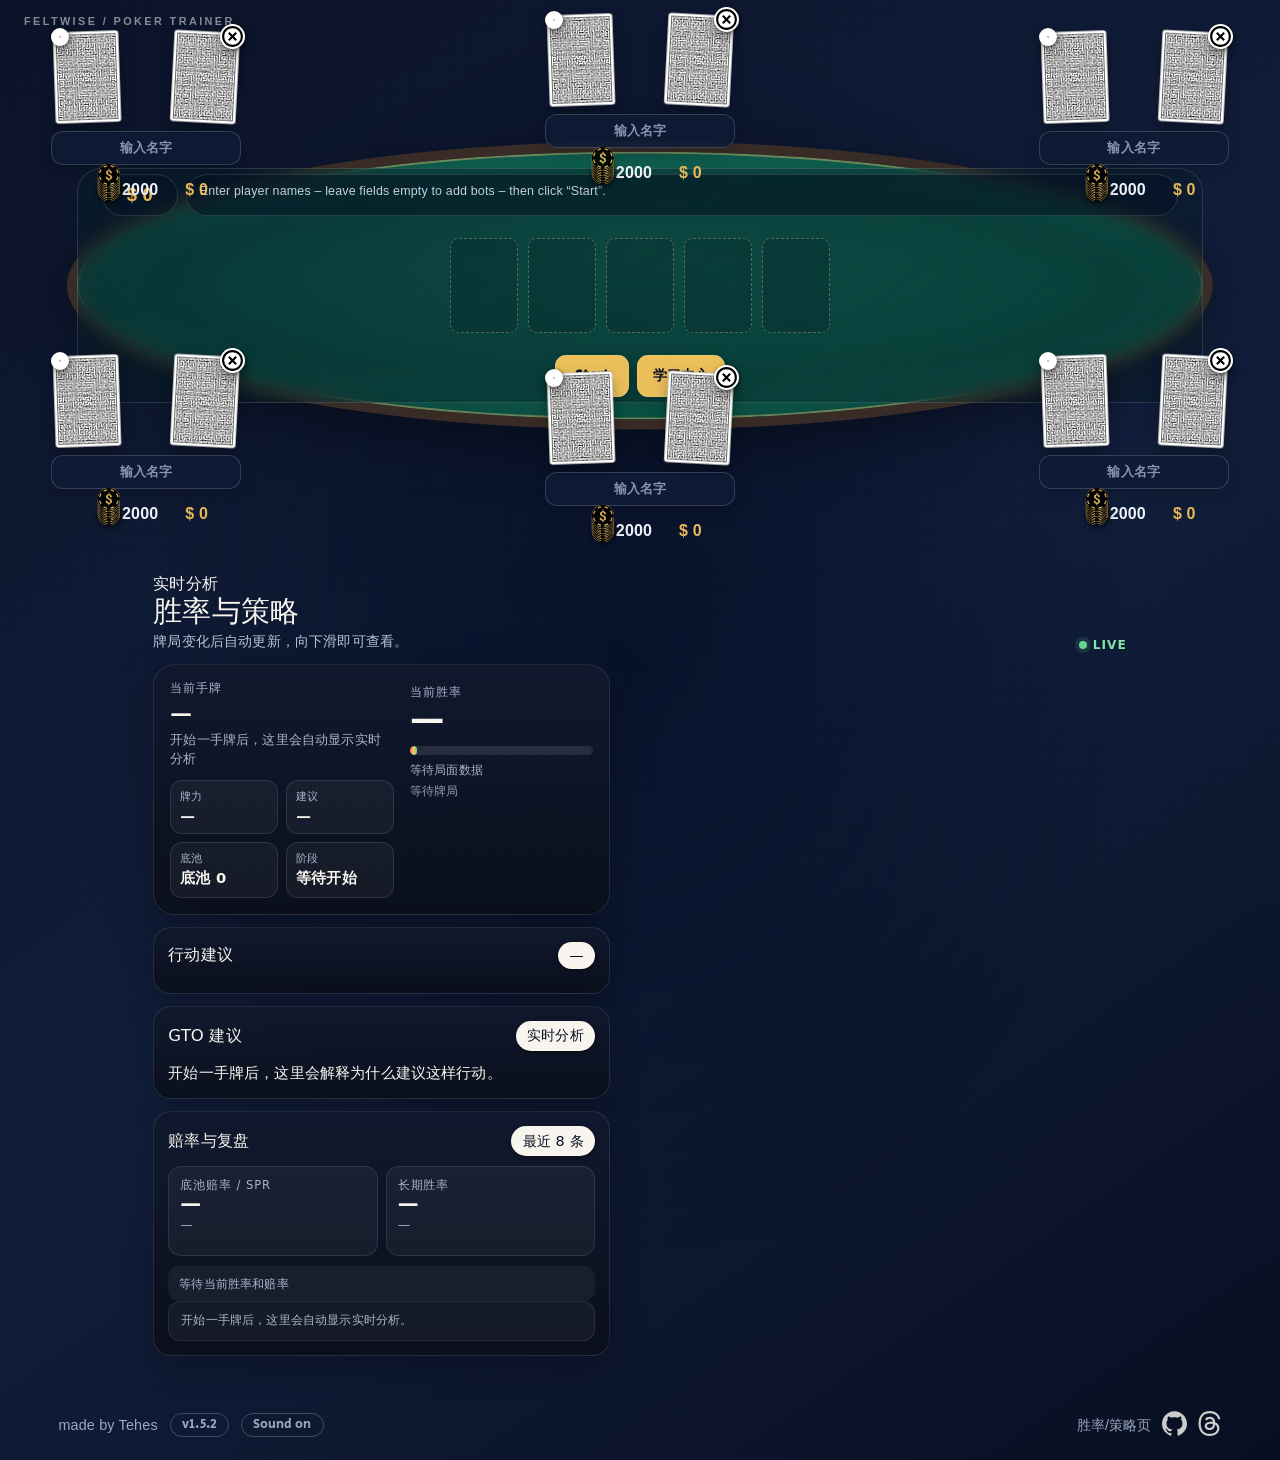
==== commit 56b50b8f: "sync: live analysis and scroll fixes" ====
--- a/index.html
+++ b/index.html
@@ -30,7 +30,7 @@
 	<link rel="icon" href="icons/favicon.png" type="image/png" sizes="32x32">
 	<link rel="icon" href="icons/poker-chip.svg" type="image/svg+xml">
 	<link rel="manifest" href="manifest.json">
-	<link rel="stylesheet" href="css/style.css?v=feltwise-v10">
+	<link rel="stylesheet" href="css/style.css?v=feltwise-v11">
 	<link rel="preconnect" href="https://fonts.googleapis.com">
 	<link rel="preconnect" href="https://fonts.gstatic.com" crossorigin>
 	<link href="https://fonts.googleapis.com/css2?family=Secular+One&display=swap" rel="stylesheet">
@@ -325,11 +325,11 @@
 							<div><span>底池</span><b id="inline-pot-chip">0</b></div><div><span>阶段</span><b id="inline-phase-chip">等待开始</b></div>
 						</div>
 					</div>
-					<div class="hero-right"><div class="label">当前胜率</div><div id="inline-winrate-big" class="big">—</div><div class="bar"><i id="inline-winbar"></i></div><div id="inline-equity-text" class="hint">等待局面数据</div></div>
+					<div class="hero-right"><div class="label">当前胜率</div><div id="inline-winrate-big" class="big">—</div><div class="bar"><i id="inline-winbar"></i></div><div id="inline-equity-text" class="hint">等待局面数据</div><div id="inline-equity-method" class="analysis-method">等待牌局</div></div>
 				</div>
 				<div class="card inline-actions"><div class="section-head"><h3>行动建议</h3><span id="inline-confidence-pill" class="pill">—</span></div><div id="inline-action-row" class="action-row"></div></div>
 				<div id="inline-strategy-section" class="card detail-card"><div class="section-head"><h3>GTO 建议</h3><span class="pill muted">实时分析</span></div><p id="inline-reason-text" class="detail-text">开始一手牌后，这里会解释为什么建议这样行动。</p></div>
-				<div class="card detail-card"><div class="section-head"><h3>赔率与复盘</h3><span class="pill muted">最近 8 条</span></div><div class="detail-grid"><div class="subcard"><div class="label">底池赔率 / SPR</div><div id="inline-odds-text" class="big small">—</div><div id="inline-board-text" class="hint">—</div></div><div class="subcard"><div class="label">长期胜率</div><div id="inline-long-winrate" class="big small">—</div><div id="inline-hand-text" class="hint">—</div></div></div><div id="inline-history-list" class="history"></div></div>
+				<div class="card detail-card"><div class="section-head"><h3>赔率与复盘</h3><span class="pill muted">最近 8 条</span></div><div class="detail-grid"><div class="subcard"><div class="label">底池赔率 / SPR</div><div id="inline-odds-text" class="big small">—</div><div id="inline-board-text" class="hint">—</div></div><div class="subcard"><div class="label">长期胜率</div><div id="inline-long-winrate" class="big small">—</div><div id="inline-hand-text" class="hint">—</div></div></div><div id="inline-ev-hint" class="ev-hint">等待当前胜率和赔率</div><div id="inline-history-list" class="history"></div></div>
 			</div>
 		</div>
 	</section>
@@ -474,8 +474,8 @@
 		</div>
 		<button type="button" id="learnhub-close-button" class="overlay-close">Close</button>
 	</section>
-	<script type="module" src="./js/app.js?v=feltwise-v14"></script>
-	<script type="module" src="./js/inlineAdvisor.js?v=feltwise-v17"></script>
+	<script type="module" src="./js/app.js?v=feltwise-v15"></script>
+	<script type="module" src="./js/inlineAdvisor.js?v=feltwise-v18"></script>
 </body>
 
 </html>
--- a/css/style.css
+++ b/css/style.css
@@ -1540,3 +1540,5 @@
 .inline-advisor-shell .section-head { position:relative; }
 .inline-advisor-shell .detail-card .pill { flex:0 0 auto; }
 .inline-advisor-shell .action-chip small { position:static; }
+
+.inline-advisor-shell .analysis-method{margin-top:6px;color:#8f9db7;font-size:.72rem;line-height:1.35}.inline-advisor-shell .ev-hint{margin:10px 0 0;padding:9px 11px;border-radius:11px;background:rgba(255,255,255,.05);color:#aeb8d1;font-size:.78rem;line-height:1.4}.inline-advisor-shell .ev-hint.positive{color:#9af0b7;background:rgba(103,213,143,.11)}.inline-advisor-shell .ev-hint.negative{color:#ffb3ad;background:rgba(255,107,107,.11)}
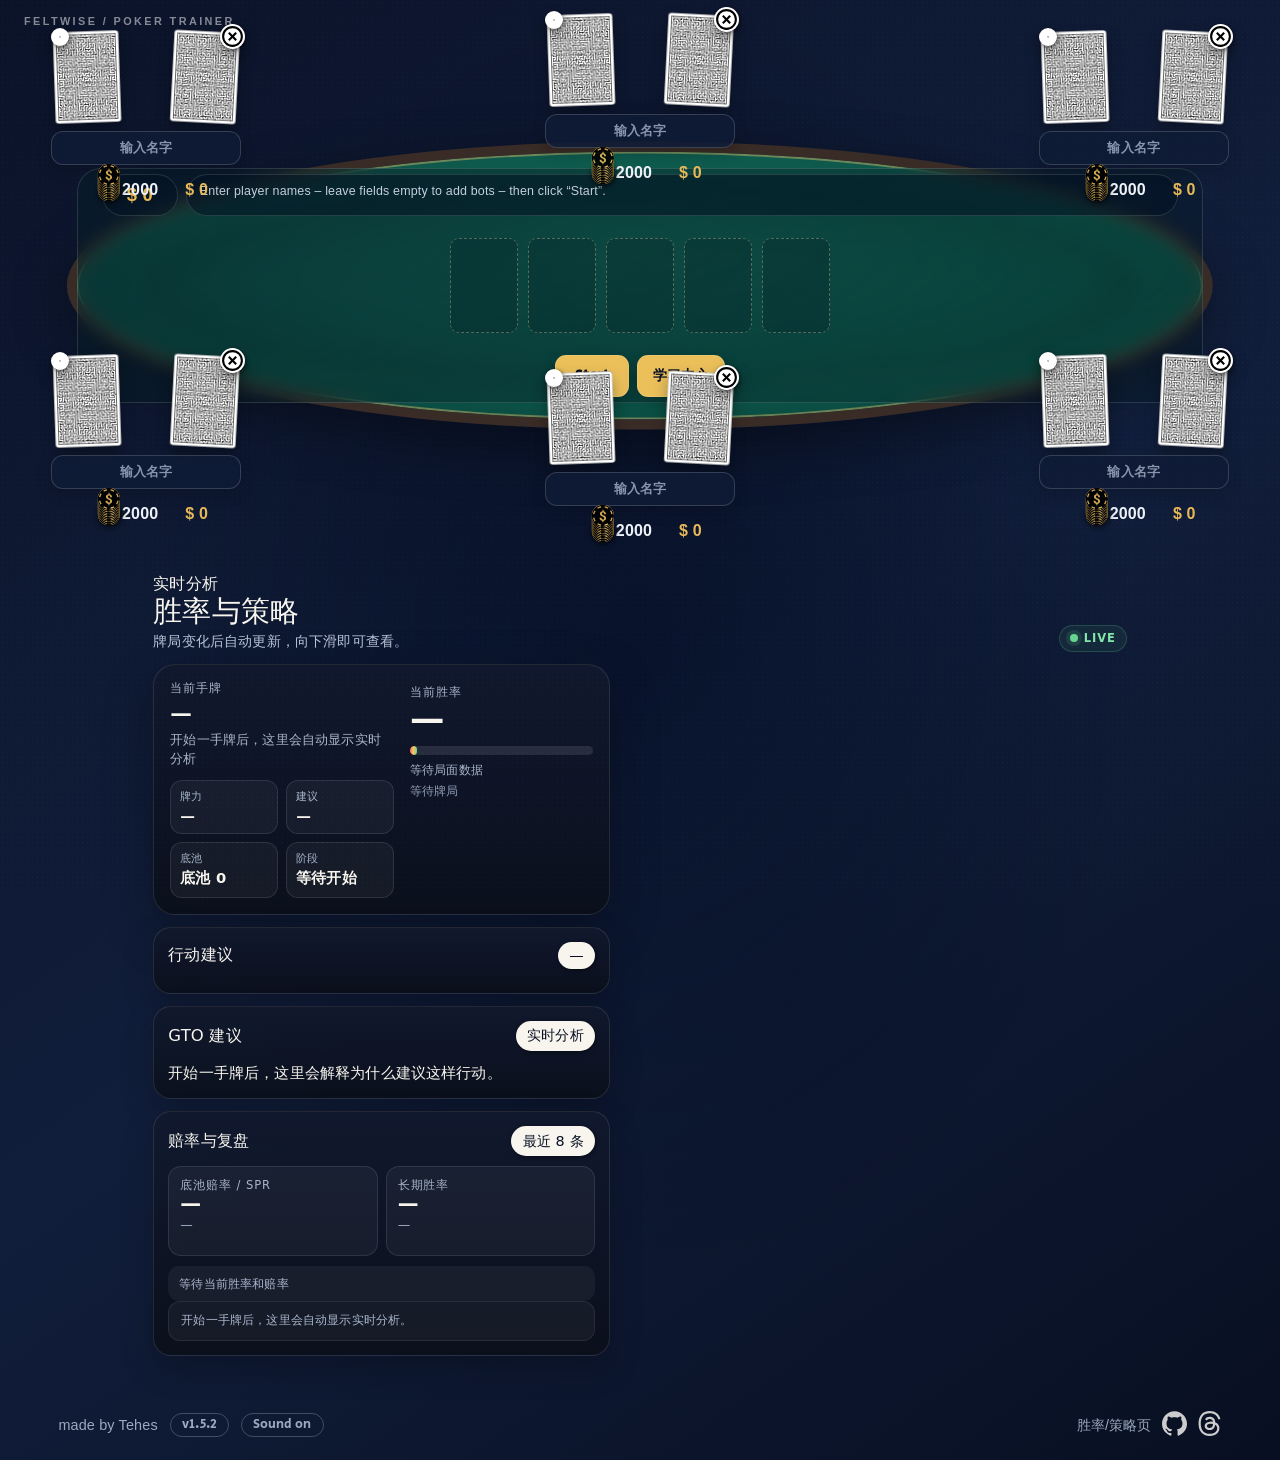
==== commit dff74668: "fix: stabilize single-page mobile scrolling" ====
--- a/index.html
+++ b/index.html
@@ -30,7 +30,7 @@
 	<link rel="icon" href="icons/favicon.png" type="image/png" sizes="32x32">
 	<link rel="icon" href="icons/poker-chip.svg" type="image/svg+xml">
 	<link rel="manifest" href="manifest.json">
-	<link rel="stylesheet" href="css/style.css?v=feltwise-v11">
+	<link rel="stylesheet" href="css/style.css?v=feltwise-v14">
 	<link rel="preconnect" href="https://fonts.googleapis.com">
 	<link rel="preconnect" href="https://fonts.gstatic.com" crossorigin>
 	<link href="https://fonts.googleapis.com/css2?family=Secular+One&display=swap" rel="stylesheet">
@@ -325,10 +325,10 @@
 							<div><span>底池</span><b id="inline-pot-chip">0</b></div><div><span>阶段</span><b id="inline-phase-chip">等待开始</b></div>
 						</div>
 					</div>
-					<div class="hero-right"><div class="label">当前胜率</div><div id="inline-winrate-big" class="big">—</div><div class="bar"><i id="inline-winbar"></i></div><div id="inline-equity-text" class="hint">等待局面数据</div><div id="inline-equity-method" class="analysis-method">等待牌局</div></div>
+					<div class="hero-right"><div class="label">当前胜率</div><div id="inline-winrate-big" class="big" aria-live="polite">—</div><div class="bar"><i id="inline-winbar"></i></div><div id="inline-equity-text" class="hint">等待局面数据</div><div id="inline-equity-method" class="analysis-method">等待牌局</div></div>
 				</div>
 				<div class="card inline-actions"><div class="section-head"><h3>行动建议</h3><span id="inline-confidence-pill" class="pill">—</span></div><div id="inline-action-row" class="action-row"></div></div>
-				<div id="inline-strategy-section" class="card detail-card"><div class="section-head"><h3>GTO 建议</h3><span class="pill muted">实时分析</span></div><p id="inline-reason-text" class="detail-text">开始一手牌后，这里会解释为什么建议这样行动。</p></div>
+				<div id="inline-strategy-section" class="card detail-card"><div class="section-head"><h3>GTO 建议</h3><span class="pill muted">实时分析</span></div><p id="inline-reason-text" class="detail-text" aria-live="polite">开始一手牌后，这里会解释为什么建议这样行动。</p></div>
 				<div class="card detail-card"><div class="section-head"><h3>赔率与复盘</h3><span class="pill muted">最近 8 条</span></div><div class="detail-grid"><div class="subcard"><div class="label">底池赔率 / SPR</div><div id="inline-odds-text" class="big small">—</div><div id="inline-board-text" class="hint">—</div></div><div class="subcard"><div class="label">长期胜率</div><div id="inline-long-winrate" class="big small">—</div><div id="inline-hand-text" class="hint">—</div></div></div><div id="inline-ev-hint" class="ev-hint">等待当前胜率和赔率</div><div id="inline-history-list" class="history"></div></div>
 			</div>
 		</div>
@@ -474,8 +474,8 @@
 		</div>
 		<button type="button" id="learnhub-close-button" class="overlay-close">Close</button>
 	</section>
-	<script type="module" src="./js/app.js?v=feltwise-v15"></script>
-	<script type="module" src="./js/inlineAdvisor.js?v=feltwise-v18"></script>
+	<script type="module" src="./js/app.js?v=feltwise-v16"></script>
+	<script type="module" src="./js/inlineAdvisor.js?v=feltwise-v19"></script>
 </body>
 
 </html>
--- a/css/style.css
+++ b/css/style.css
@@ -1504,7 +1504,7 @@
 /* Inline analysis flow: compact reference-style cards */
 .inline-advisor-shell { color:var(--font-color); font-family:-apple-system,BlinkMacSystemFont,"SF Pro Display",system-ui,sans-serif; }
 .inline-advisor-header h2 { color:var(--font-color); font-size:clamp(1.35rem,4vw,1.8rem); line-height:1.15; }
-.inline-live-badge { display:inline-flex;align-items:center;gap:6px;color:#83e6a8;font-size:.76rem;font-weight:700;letter-spacing:.08em; }
+.inline-live-badge { display:inline-flex;align-items:center;gap:6px;padding:.34rem .62rem;border:1px solid rgba(103,213,143,.2);border-radius:999px;background:rgba(103,213,143,.08);color:#83e6a8;font-size:.72rem;font-weight:700;letter-spacing:.08em; }
 .inline-live-badge i { width:8px;height:8px;border-radius:50%;background:#67d58f;box-shadow:0 0 0 4px rgba(103,213,143,.13);animation:inline-pulse 1.4s ease-in-out infinite; }
 @keyframes inline-pulse { 0%,100%{opacity:.55;transform:scale(.9)}50%{opacity:1;transform:scale(1.15)} }
 .inline-advisor-shell .inline-hero { display:grid;grid-template-columns:1.1fr .9fr;gap:16px;padding:16px; margin:0 0 12px; }
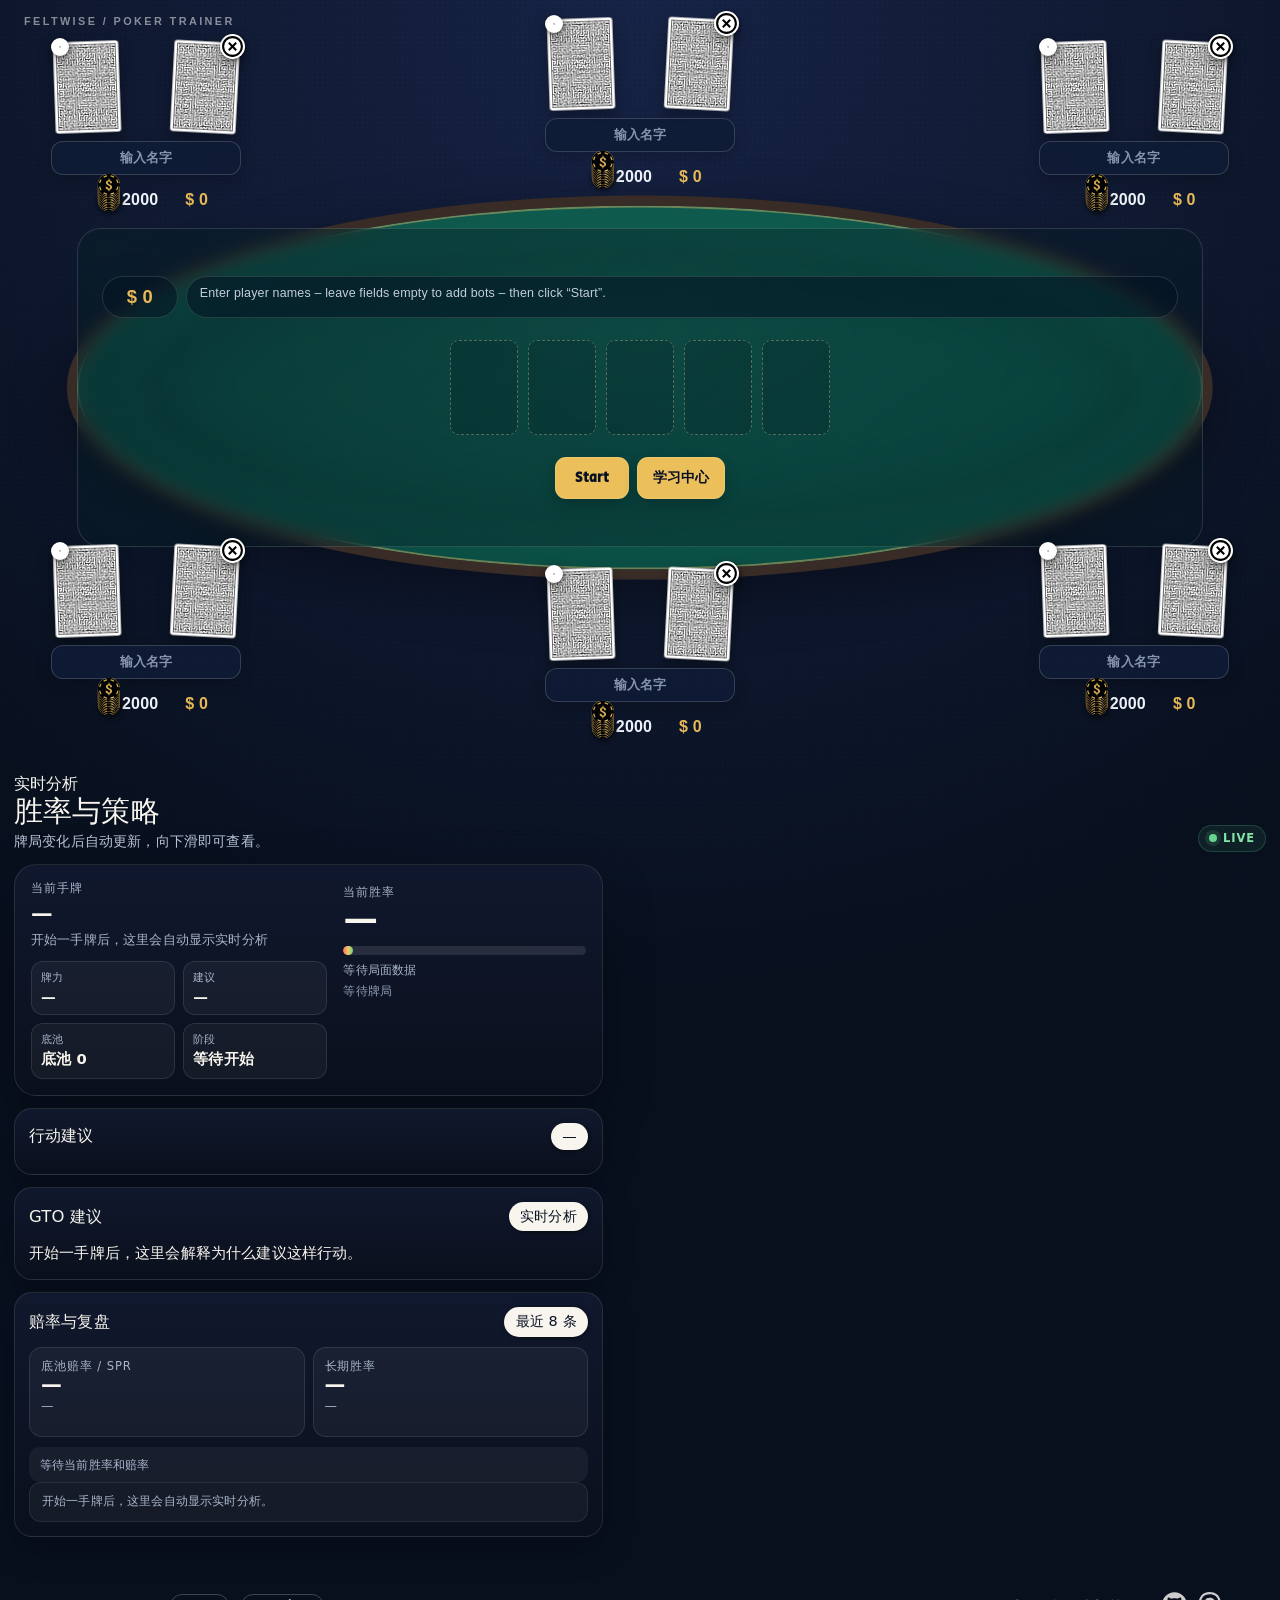
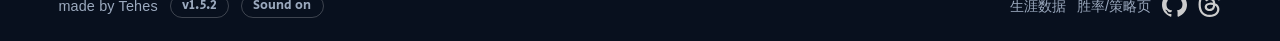
==== commit fb2c99d1: "feat: iOS13 compat build, career stats and AI hand export" ====
--- a/index.html
+++ b/index.html
@@ -340,6 +340,7 @@
 			<button type="button" id="sound-button" class="sound-toggle">Sound on</button>
 		</div>
 		<div id="social">
+			<a href="./career.html" style="display:inline-flex;align-items:center;gap:6px;">生涯数据</a>
 			<a href="./advisor.html" style="display:inline-flex;align-items:center;gap:6px;">胜率/策略页</a>
 			<a href="https://github.com/Tehes/poker"><img alt="Github-Logo" src="social/github.svg" width="25"
 					height="25"></a>
@@ -476,6 +477,7 @@
 	</section>
 	<script type="module" src="./js/app.js?v=feltwise-v16"></script>
 	<script type="module" src="./js/inlineAdvisor.js?v=feltwise-v19"></script>
+	<script type="module" src="./js/careerStore.js?v=1"></script>
 </body>
 
 </html>
--- a/css/style.css
+++ b/css/style.css
@@ -1542,3 +1542,27 @@
 .inline-advisor-shell .action-chip small { position:static; }
 
 .inline-advisor-shell .analysis-method{margin-top:6px;color:#8f9db7;font-size:.72rem;line-height:1.35}.inline-advisor-shell .ev-hint{margin:10px 0 0;padding:9px 11px;border-radius:11px;background:rgba(255,255,255,.05);color:#aeb8d1;font-size:.78rem;line-height:1.4}.inline-advisor-shell .ev-hint.positive{color:#9af0b7;background:rgba(103,213,143,.11)}.inline-advisor-shell .ev-hint.negative{color:#ffb3ad;background:rgba(255,107,107,.11)}
+
+/* v4 mobile scroll model: one page scroller, stable table viewport */
+html { height:auto; min-height:100%; overflow-x:hidden; overflow-y:auto; -webkit-text-size-adjust:100%; }
+body { display:block; height:auto; min-height:100%; overflow-x:hidden; overflow-y:auto; touch-action:pan-y; -webkit-overflow-scrolling:touch; overscroll-behavior-y:auto; }
+main { flex:none; height:clamp(620px, calc(100svh - 48px), 760px); min-height:0; overflow:visible; touch-action:pan-y; }
+main::before, main::after { pointer-events:none; }
+.inline-advisor-shell { position:relative; z-index:5; touch-action:pan-y; overflow:visible; }
+.inline-advisor-shell * { touch-action:auto; }
+.inline-advisor-shell button, .inline-advisor-shell .action-chip { touch-action:manipulation; }
+.inline-advisor-shell .history { max-height:none; overflow:visible; overscroll-behavior:initial; -webkit-overflow-scrolling:auto; }
+.inline-advisor-shell .detail-card, .inline-advisor-shell .inline-actions, .inline-advisor-shell .inline-hero { overflow:visible; }
+@media (max-width:700px) {
+    main { height:clamp(620px, calc(100svh - 42px), 720px); }
+    #table-middle { overflow:visible; }
+    footer { height:auto; min-height:48px; }
+}
+
+/* Final mobile composition: no clipped main viewport and no artificial black tail. */
+html, body { background:radial-gradient(circle at 50% 0%,#172346 0,#08101e 56%); }
+@media (max-width:700px) {
+  main { height:clamp(620px, calc(100svh - 42px), 720px); min-height:620px; overflow:visible; }
+  main > .seat { max-width:112px; }
+  .inline-advisor-shell { min-height:0; }
+}
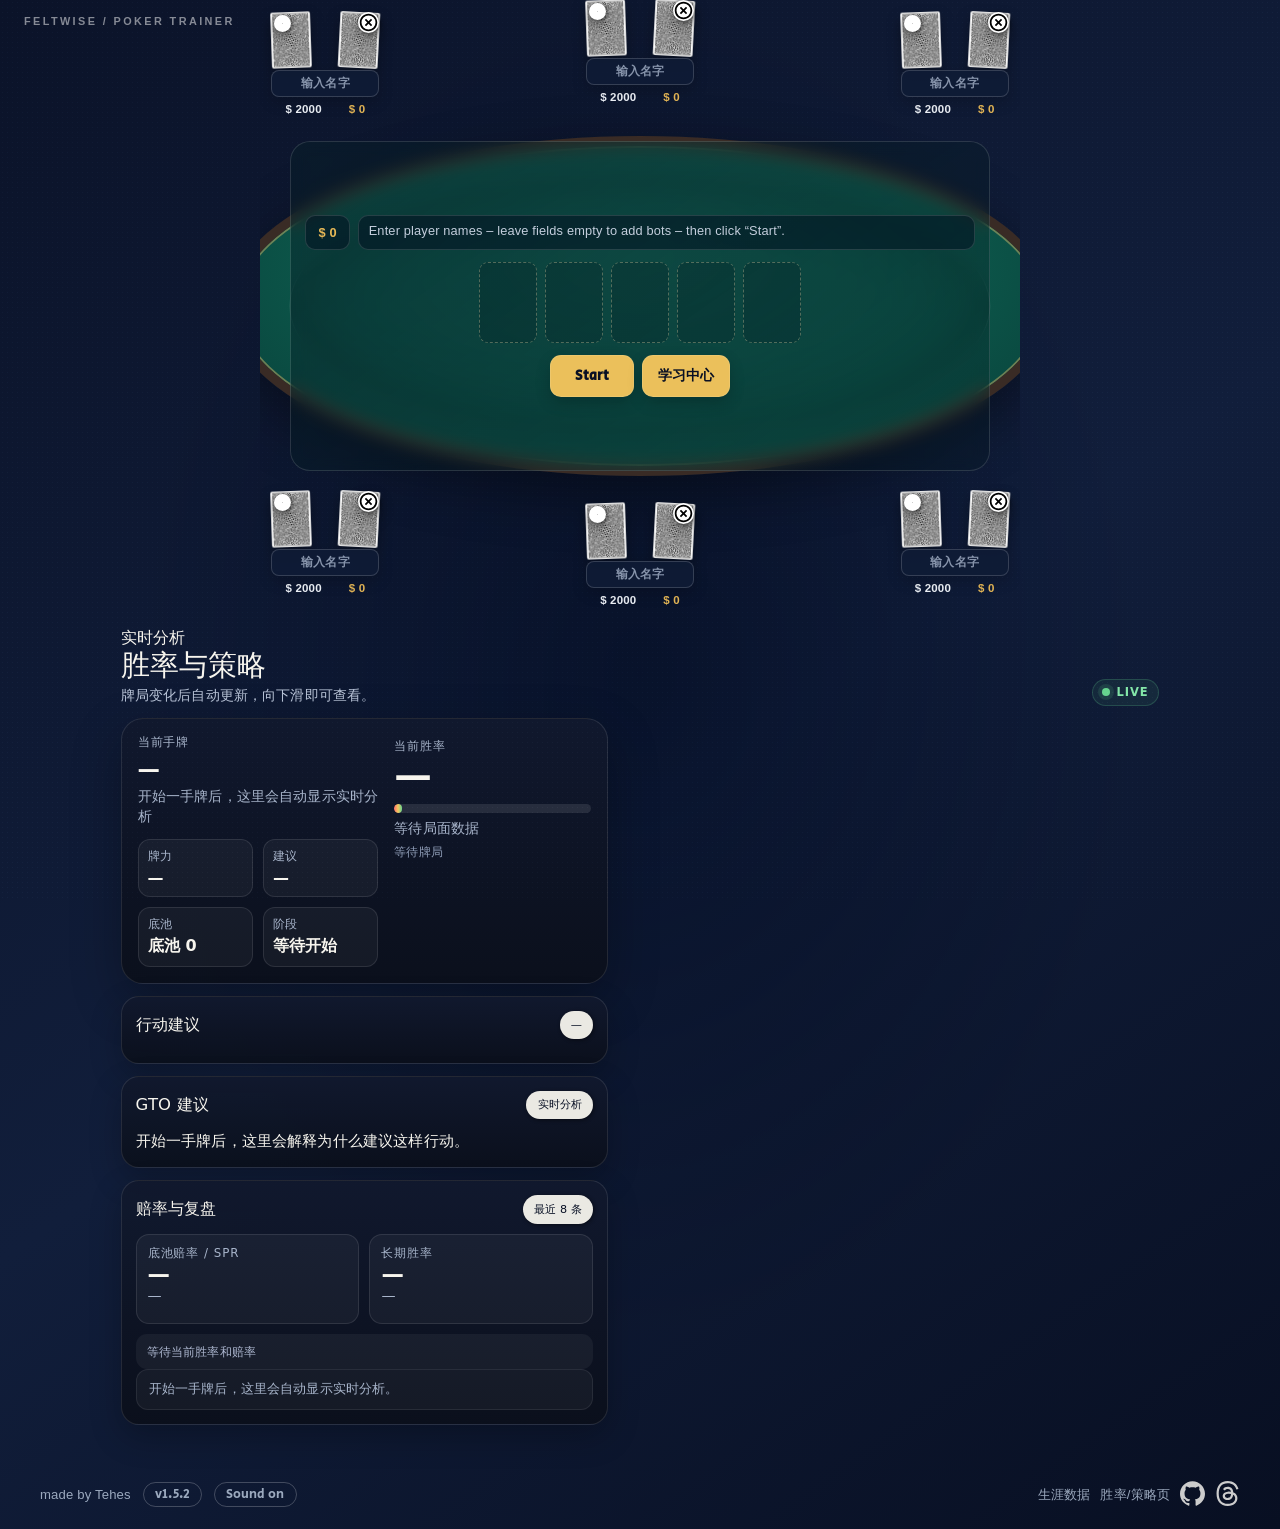
==== commit 8fcc48e2: "feat: fluid adaptive layout for all iPhone sizes + showdown mucking" ====
--- a/index.html
+++ b/index.html
@@ -30,7 +30,7 @@
 	<link rel="icon" href="icons/favicon.png" type="image/png" sizes="32x32">
 	<link rel="icon" href="icons/poker-chip.svg" type="image/svg+xml">
 	<link rel="manifest" href="manifest.json">
-	<link rel="stylesheet" href="css/style.css?v=feltwise-v14">
+	<link rel="stylesheet" href="css/style.css?v=fluid-4">
 	<link rel="preconnect" href="https://fonts.googleapis.com">
 	<link rel="preconnect" href="https://fonts.gstatic.com" crossorigin>
 	<link href="https://fonts.googleapis.com/css2?family=Secular+One&display=swap" rel="stylesheet">
--- a/css/style.css
+++ b/css/style.css
@@ -1153,11 +1153,18 @@
     position: absolute;
     background-color: var(--font-color);
     color: var(--blue-darker);
-    padding: 2px 8px;
+    padding: 1px 7px;
     border-radius: 999px;
-    font-size: 0.9rem;
+    font-size: 0.72rem;
+    line-height: 1.5;
+    max-width: 86px;
+    overflow: hidden;
+    text-overflow: ellipsis;
+    white-space: nowrap;
     box-shadow: var(--shadow-close);
     transition: all 0.3s;
+    pointer-events: none;
+    opacity: 0.95;
 }
 
 .folded .pill {
@@ -1165,13 +1172,13 @@
 }
 
 .win-probability {
-    top: 0px;
-    right: 0px;
+    top: -7px;
+    right: -5px;
 }
 
 .hand-strength {
-    left: 0px;
-    bottom: 10px;
+    left: -5px;
+    bottom: -7px;
 }
 
 .folded .win-probability {
@@ -1376,55 +1383,6 @@
     footer { justify-content: center; padding-bottom: 10px; font-size: .7rem; }
 }
 
-/* v2.1 mobile composition fix: keep the whole table inside the viewport */
-html, body { overflow-x: hidden; }
-@media (max-width: 700px) {
-    main {
-        width: 100%; min-height: 0; height: auto; flex: 0 0 auto; overflow: hidden;
-        padding: 14px 8px 16px;
-        grid-template-columns: repeat(3, minmax(0, 1fr));
-        grid-template-rows: 132px 235px 132px;
-        gap: 8px 4px;
-    }
-    main::before {
-        width: 112%; height: 330px; top: 50%; left: 50%;
-        border-width: 7px; transform: translate(-50%, -50%);
-    }
-    main .seat { width: min(30vw, 118px); height: 122px; align-self: center; }
-    .hole-cards { height: 54px; }
-    .hole-cards img { width: 42px; height: 59px; min-width: 0 !important; margin: 0; }
-    .hole-cards img:nth-of-type(1) { left: 3px; }
-    .hole-cards img:nth-of-type(2) { right: 3px; }
-    .seat h3 { height: 29px; min-height: 29px; overflow: hidden; white-space: nowrap; text-overflow: ellipsis; }
-    .seat .chips { height: 30px; }
-    .chips :where(.total,.bet) { line-height: 1.25; }
-    #table-middle { min-height: 0; height: 235px; align-self: center; overflow: hidden; padding: 13px 8px; }
-    #table-middle .infos { flex: 0 0 35px; }
-    #table-middle #community-cards { flex: 0 0 60px; }
-    #table-middle .actions { flex: 0 0 auto; }
-    footer { flex: 0 0 auto; min-height: 44px; }
-}
-
-/* v2.2: card-only sizing — utility icons must not inherit card dimensions */
-.hole-cards img.card { width: clamp(47px, 5.5vw, 70px); height: auto; min-width: 0 !important; margin: 3px; }
-.hole-cards > img.close,
-.hole-cards > img.rotate,
-.hole-cards > img.blind-icons { width: auto !important; height: auto !important; min-width: 0 !important; margin: 0; }
-.hole-cards > img.close { width: 29px !important; height: 29px !important; top: -7px; right: -7px; }
-.hole-cards > img.rotate { width: 22px !important; height: 22px !important; }
-.hole-cards > img.blind-icons { width: 20px !important; height: 20px !important; }
-@media (max-width: 700px) {
-    .hole-cards img.card { width: 42px; height: auto; margin: 0; }
-    .hole-cards > img.close { width: 25px !important; height: 25px !important; top: -5px; right: -5px; }
-    .hole-cards > img.rotate { width: 18px !important; height: 18px !important; }
-    .hole-cards > img.blind-icons { width: 17px !important; height: 17px !important; }
-}
-
-/* icon correction with stronger specificity than mobile card rules */
-main .seat .hole-cards > img.close { width: 25px !important; height: 25px !important; min-width: 25px !important; top: -4px; right: -4px; }
-main .seat .hole-cards > img.rotate { width: 18px !important; height: 18px !important; min-width: 18px !important; }
-main .seat .hole-cards > img.blind-icons { width: 17px !important; height: 17px !important; min-width: 17px !important; }
-
 /* ============================================================================
    FELTWISE v3 — actual table composition, not a stretched grid
    ============================================================================ */
@@ -1543,26 +1501,194 @@
 
 .inline-advisor-shell .analysis-method{margin-top:6px;color:#8f9db7;font-size:.72rem;line-height:1.35}.inline-advisor-shell .ev-hint{margin:10px 0 0;padding:9px 11px;border-radius:11px;background:rgba(255,255,255,.05);color:#aeb8d1;font-size:.78rem;line-height:1.4}.inline-advisor-shell .ev-hint.positive{color:#9af0b7;background:rgba(103,213,143,.11)}.inline-advisor-shell .ev-hint.negative{color:#ffb3ad;background:rgba(255,107,107,.11)}
 
-/* v4 mobile scroll model: one page scroller, stable table viewport */
-html { height:auto; min-height:100%; overflow-x:hidden; overflow-y:auto; -webkit-text-size-adjust:100%; }
-body { display:block; height:auto; min-height:100%; overflow-x:hidden; overflow-y:auto; touch-action:pan-y; -webkit-overflow-scrolling:touch; overscroll-behavior-y:auto; }
-main { flex:none; height:clamp(620px, calc(100svh - 48px), 760px); min-height:0; overflow:visible; touch-action:pan-y; }
-main::before, main::after { pointer-events:none; }
-.inline-advisor-shell { position:relative; z-index:5; touch-action:pan-y; overflow:visible; }
-.inline-advisor-shell * { touch-action:auto; }
-.inline-advisor-shell button, .inline-advisor-shell .action-chip { touch-action:manipulation; }
-.inline-advisor-shell .history { max-height:none; overflow:visible; overscroll-behavior:initial; -webkit-overflow-scrolling:auto; }
-.inline-advisor-shell .detail-card, .inline-advisor-shell .inline-actions, .inline-advisor-shell .inline-hero { overflow:visible; }
-@media (max-width:700px) {
-    main { height:clamp(620px, calc(100svh - 42px), 720px); }
-    #table-middle { overflow:visible; }
-    footer { height:auto; min-height:48px; }
-}
-
-/* Final mobile composition: no clipped main viewport and no artificial black tail. */
-html, body { background:radial-gradient(circle at 50% 0%,#172346 0,#08101e 56%); }
-@media (max-width:700px) {
-  main { height:clamp(620px, calc(100svh - 42px), 720px); min-height:620px; overflow:visible; }
-  main > .seat { max-width:112px; }
-  .inline-advisor-shell { min-height:0; }
-}
+/* ============================================================================
+   FELTWISE FLUID LAYOUT — one adaptive system for every iPhone size.
+   Tested targets: 6s/SE 375x667 · 14/15 393x852 · XR 414x896 · Pro Max 440x956.
+   Everything scales with vw/vh + clamp(), so no per-device hardcoding.
+   ============================================================================ */
+
+/* ---- page shell ---------------------------------------------------------- */
+main {
+    position: relative;
+    display: block;
+    flex: 0 0 auto;          /* the base stylesheet sets flex:1 (basis 0) which
+                                collapses the table to 0 height in a column flex body */
+    width: 100%;
+    max-width: 760px;
+    margin: 0 auto;
+    padding: 0;
+    /* Table viewport follows screen height, but never eats the whole phone. */
+    height: clamp(430px, 66vh, 640px);
+    min-height: 0;
+    overflow: hidden;
+}
+main::before {
+    /* Felt scales with the table box and stays a readable oval. */
+    width: 106%;
+    height: min(56%, 320px);
+    left: 50%;
+    top: 50%;
+    transform: translate(-50%, -50%);
+    border-width: clamp(5px, 1.4vw, 10px);
+}
+main::after {
+    width: 92%;
+    height: min(46%, 268px);
+    left: 50%;
+    top: 50%;
+    transform: translate(-50%, -50%);
+}
+
+/* ---- seats --------------------------------------------------------------- */
+main > .seat {
+    position: absolute;
+    width: clamp(74px, 21vw, 108px);
+    max-width: none;
+    height: auto;
+    align-self: auto;
+    justify-self: auto;
+    z-index: 3;
+}
+main > .seat:nth-of-type(1) { top: 2%; left: 1.5%; }
+main > .seat:nth-of-type(2) { top: 0; left: 50%; transform: translateX(-50%); }
+main > .seat:nth-of-type(3) { top: 2%; right: 1.5%; }
+main > .seat:nth-of-type(4) { bottom: 2%; left: 1.5%; }
+main > .seat:nth-of-type(5) { bottom: 0; left: 50%; transform: translateX(-50%); }
+main > .seat:nth-of-type(6) { bottom: 2%; right: 1.5%; }
+main > .seat:nth-of-type(2)[data-rotation="0"],
+main > .seat:nth-of-type(5)[data-rotation="0"] { transform: translateX(-50%); }
+
+main > .seat .hole-cards { height: clamp(38px, 10.4vw, 56px); }
+main > .seat .hole-cards img.card { width: clamp(27px, 7.3vw, 40px); height: auto; margin: 0; }
+main > .seat h3 {
+    height: clamp(20px, 5.6vw, 27px);
+    min-height: 0;
+    margin: 2px 0 0;
+    padding: 1px 4px;
+    border-radius: 8px;
+    font-size: clamp(0.56rem, 2.5vw, 0.72rem);
+}
+main > .seat .chips { height: clamp(18px, 5vw, 24px); gap: 3px; }
+main > .seat .chips .stack-visual { display: none; }
+main > .seat .chips :where(.total, .bet) { font-size: clamp(0.56rem, 2.5vw, 0.72rem); min-width: 0; }
+
+/* Utility icons scale with the card, never dominate it. */
+main .seat .hole-cards > img.close { width: clamp(15px, 4.4vw, 21px) !important; height: clamp(15px, 4.4vw, 21px) !important; min-width: 0 !important; top: -3px; right: -3px; }
+main .seat .hole-cards > img.rotate { width: clamp(12px, 3.5vw, 17px) !important; height: clamp(12px, 3.5vw, 17px) !important; min-width: 0 !important; }
+main .seat .hole-cards > img.blind-icons { width: clamp(12px, 3.5vw, 17px) !important; height: clamp(12px, 3.5vw, 17px) !important; min-width: 0 !important; }
+
+/* Info pills sit outside the cards and shrink with the screen. */
+.pill {
+    font-size: clamp(0.55rem, 2.4vw, 0.7rem);
+    padding: 0 clamp(4px, 1.6vw, 7px);
+    max-width: clamp(50px, 15vw, 86px);
+    line-height: 1.55;
+}
+.win-probability { top: clamp(-6px, -1.4vw, -3px); right: -4px; }
+.hand-strength { left: -4px; bottom: clamp(-6px, -1.4vw, -3px); }
+
+/* ---- table middle -------------------------------------------------------- */
+#table-middle {
+    position: absolute;
+    left: 4%;
+    top: 23%;
+    width: 92%;
+    height: 54%;
+    padding: clamp(6px, 2vw, 14px);
+    gap: clamp(6px, 1.8vw, 12px);
+    border-radius: clamp(12px, 3.5vw, 20px);
+}
+#table-middle .infos { flex: 0 0 auto; gap: clamp(3px, 1vw, 8px); }
+#table-middle .infos div {
+    min-width: 0;
+    padding: clamp(4px, 1.3vw, 9px) clamp(4px, 1.4vw, 12px);
+    border-radius: clamp(7px, 2vw, 10px);
+    font-size: clamp(0.6rem, 2.6vw, 0.8rem);
+}
+#pot { font-size: clamp(0.72rem, 3vw, 1rem); }
+#notification { font-size: clamp(0.56rem, 2.4vw, 0.72rem); padding: clamp(4px, 1.4vw, 7px) clamp(4px, 1.6vw, 10px) !important; }
+#community-cards { flex: 0 0 auto; gap: clamp(3px, 1.2vw, 8px); }
+#table-middle #community-cards .cardslot { width: clamp(38px, 11.4vw, 58px); max-width: none; height: auto; }
+
+.actions { gap: clamp(4px, 1.6vw, 8px); }
+.actions button {
+    min-width: clamp(48px, 14vw, 84px);
+    padding: clamp(6px, 2vw, 10px) clamp(8px, 2.8vw, 15px);
+    border-radius: clamp(8px, 2.4vw, 11px);
+    font-size: clamp(0.63rem, 2.7vw, 0.85rem);
+}
+#amount-controls { gap: clamp(4px, 1.6vw, 10px); margin: 4px 0 0; padding: clamp(5px, 1.8vw, 10px); }
+input[type=range] { height: clamp(9px, 2.4vw, 12px); margin: 6px 0; }
+input[type=range]::-webkit-slider-thumb { width: clamp(20px, 6vw, 28px); height: clamp(20px, 6vw, 28px); }
+output { width: clamp(48px, 14vw, 68px); padding: 4px 6px; font-size: clamp(0.72rem, 2.9vw, 0.9rem); }
+
+/* ---- analysis flow below the table -------------------------------------- */
+.inline-advisor-shell { padding: clamp(10px, 3vw, 16px) clamp(10px, 3vw, 16px) 18px; }
+.inline-advisor-shell .big { font-size: clamp(1.7rem, 8vw, 2.35rem); }
+.inline-advisor-shell .big.small { font-size: clamp(1.05rem, 4.6vw, 1.4rem); }
+.inline-advisor-shell .player-name { font-size: clamp(1.1rem, 5vw, 1.4rem); }
+.inline-advisor-shell .hint,
+.inline-advisor-shell .meta { font-size: clamp(0.72rem, 3.1vw, 0.88rem); }
+.inline-advisor-shell .label,
+.inline-advisor-shell .mini-stats span { font-size: clamp(0.64rem, 2.8vw, 0.74rem); }
+.inline-advisor-shell .mini-stats b { font-size: clamp(0.82rem, 3.6vw, 1rem); }
+.inline-advisor-shell .mini-stats { grid-template-columns: repeat(2, minmax(0, 1fr)); gap: clamp(6px, 2vw, 10px); }
+.inline-advisor-shell .action-chip { flex: 1 1 calc(50% - 6px); padding: clamp(8px, 2.6vw, 12px); min-width: 0; }
+.inline-advisor-shell .action-chip strong { font-size: clamp(0.84rem, 3.6vw, 1rem); }
+.inline-advisor-shell .action-chip small { font-size: clamp(0.62rem, 2.7vw, 0.74rem); }
+.inline-advisor-shell .detail-text { font-size: clamp(0.82rem, 3.5vw, 0.95rem); }
+.inline-advisor-shell .detail-grid { grid-template-columns: repeat(2, minmax(0, 1fr)); gap: clamp(6px, 2vw, 10px); }
+.inline-advisor-shell .item { font-size: clamp(0.68rem, 2.9vw, 0.8rem); }
+.inline-advisor-shell .history { max-height: none; overflow: visible; }
+
+footer { height: auto; min-height: 44px; padding: 8px clamp(10px, 3vw, 20px) 14px; font-size: clamp(0.68rem, 2.9vw, 0.82rem); }
+
+/* Very short screens (landscape or small SE) keep the table usable. */
+@media (max-height: 600px) {
+    main { height: clamp(340px, 78vh, 460px); }
+    #table-middle { top: 20%; height: 58%; }
+}
+/* Tablets and wide screens: let the table breathe but stay centred. */
+@media (min-width: 760px) {
+    main { height: clamp(520px, 68vh, 680px); }
+}
+
+/* ============================================================================
+   iOS 13 fallbacks (Safari 13 lacks dvh/svh, aspect-ratio, clamp in old builds,
+   and flex gap). Kept last so they only apply on genuinely old engines.
+   ============================================================================ */
+@supports not (height: 100svh) {
+    main { height: 66vh; min-height: 430px; max-height: 640px; }
+}
+@supports not (aspect-ratio: 1) {
+    /* Let the card SVG keep its own 5:7 ratio instead of relying on aspect-ratio. */
+    .cardslot { height: auto; }
+    .cardslot img { width: 100%; height: auto; display: block; }
+    .cardslot:empty { height: clamp(58px, 18vw, 96px); }
+    .inline-advisor-shell .slot { min-height: 48px; }
+    .hole-cards img.card { height: auto; }
+}
+@supports not (width: clamp(1px, 2px, 3px)) {
+    /* Pre-clamp iOS: fall back to plain percentages. */
+    main { height: 66vh; min-height: 430px; max-height: 640px; }
+    main > .seat { width: 21vw; }
+    main > .seat .hole-cards img.card { width: 7.3vw; }
+    #table-middle #community-cards .cardslot { width: 11.4vw; }
+    .inline-advisor-shell .big { font-size: 2rem; }
+}
+@supports not (inset: 0px) {
+    /* No flex gap before Safari 14.1 — emulate with margins. */
+    .inline-advisor-shell .action-row { margin: -4px; }
+    .inline-advisor-shell .action-row > * { margin: 4px; }
+    .inline-advisor-shell .section-head > * + * { margin-left: 8px; }
+    .inline-advisor-shell .inline-meta > * + * { margin-left: 8px; }
+    .inline-advisor-shell .inline-hero { display: block; }
+    .inline-advisor-shell .hero-right { margin-top: 12px; }
+    .inline-advisor-shell .history > * + * { margin-top: 7px; }
+    .inline-advisor-shell .mini-stats { display: block; }
+    .inline-advisor-shell .mini-stats > div { margin-bottom: 8px; }
+    .actions { margin: -3px; }
+    .actions > * { margin: 3px; }
+    #table-middle .infos { margin: -2px; }
+    #table-middle .infos > * { margin: 2px; }
+}
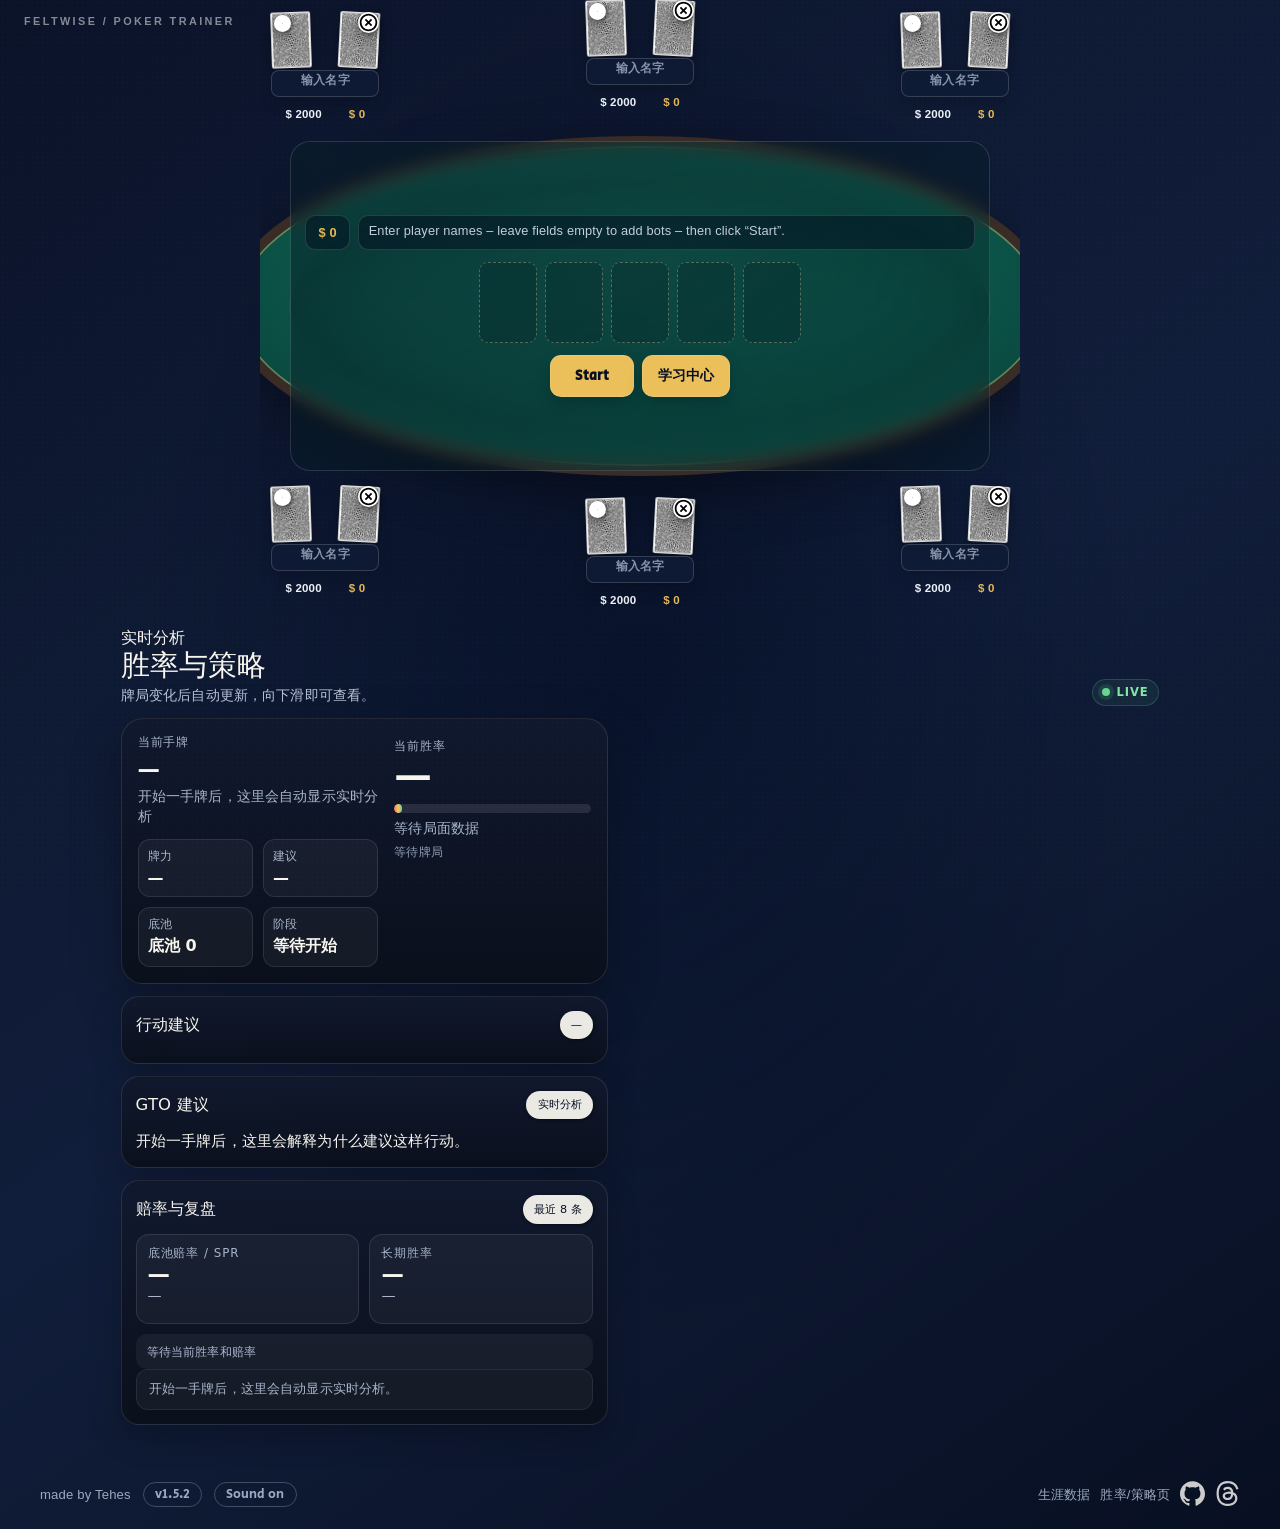
==== commit be96b909: "fix: publish share metadata and mobile seat spacing" ====
--- a/index.html
+++ b/index.html
@@ -12,7 +12,7 @@
 	<!-- SEO -->
 	<meta property="og:description"
 		content="Play Texas Hold'em solo against bots or with friends. Join via QR code or link to see your cards privately on your own phone while the shared table runs the game.">
-	<link rel="canonical" href="https://tehes.github.io/poker/">
+	<link rel="canonical" href="https://syy266313.github.io/poker-coach-lab/">
 	<meta name="author" content="Feltwise · modified from Poker by Tehes">
 	<meta name="description" content="Feltwise 德州扑克训练桌：对战 Bot、边玩边学、行动解释与复盘。">
 
@@ -21,8 +21,8 @@
 	<meta property="og:title" content="Digital Poker Table">
 	<meta property="og:description"
 		content="Play Texas Hold'em solo against bots or with friends. Players can join private views via QR code or link while the shared table runs the game.">
-	<meta property="og:url" content="https://tehes.github.io/poker/">
-	<meta property="og:image" content="https://tehes.github.io/poker/img/og.png">
+	<meta property="og:url" content="https://syy266313.github.io/poker-coach-lab/">
+	<meta property="og:image" content="https://syy266313.github.io/poker-coach-lab/img/og.png">
 
 	<title>Feltwise · 德州扑克训练桌</title>
 
@@ -30,7 +30,7 @@
 	<link rel="icon" href="icons/favicon.png" type="image/png" sizes="32x32">
 	<link rel="icon" href="icons/poker-chip.svg" type="image/svg+xml">
 	<link rel="manifest" href="manifest.json">
-	<link rel="stylesheet" href="css/style.css?v=fluid-4">
+	<link rel="stylesheet" href="css/style.css?v=fix-2">
 	<link rel="preconnect" href="https://fonts.googleapis.com">
 	<link rel="preconnect" href="https://fonts.gstatic.com" crossorigin>
 	<link href="https://fonts.googleapis.com/css2?family=Secular+One&display=swap" rel="stylesheet">
@@ -477,7 +477,7 @@
 	</section>
 	<script type="module" src="./js/app.js?v=feltwise-v16"></script>
 	<script type="module" src="./js/inlineAdvisor.js?v=feltwise-v19"></script>
-	<script type="module" src="./js/careerStore.js?v=1"></script>
+	<script type="module" src="./js/careerStore.js?v=3"></script>
 </body>
 
 </html>
--- a/css/style.css
+++ b/css/style.css
@@ -1419,7 +1419,7 @@
   main { height:calc(100dvh - 48px); min-height:0; }
   main::before { width:122%; height:48%; top:51%; border-width:7px; }
   main::after { width:106%; height:39%; top:51%; }
-  main > .seat { width:31vw; max-width:122px; height:108px; }
+  main > .seat { width:31vw; max-width:122px; height:auto; }
   main > .seat:nth-of-type(1) { top:5%; left:2%; }
   main > .seat:nth-of-type(2) { top:3%; left:50%; }
   main > .seat:nth-of-type(3) { top:5%; right:2%; }
@@ -1561,14 +1561,20 @@
 main > .seat .hole-cards { height: clamp(38px, 10.4vw, 56px); }
 main > .seat .hole-cards img.card { width: clamp(27px, 7.3vw, 40px); height: auto; margin: 0; }
 main > .seat h3 {
+    display: block;
+    box-sizing: border-box;
     height: clamp(20px, 5.6vw, 27px);
     min-height: 0;
     margin: 2px 0 0;
     padding: 1px 4px;
     border-radius: 8px;
     font-size: clamp(0.56rem, 2.5vw, 0.72rem);
-}
-main > .seat .chips { height: clamp(18px, 5vw, 24px); gap: 3px; }
+    line-height: 1.45;
+    overflow: hidden;
+    white-space: nowrap;
+    text-overflow: ellipsis;
+}
+main > .seat .chips { height: clamp(18px, 5vw, 24px); margin-top: 5px; gap: 3px; }
 main > .seat .chips .stack-visual { display: none; }
 main > .seat .chips :where(.total, .bet) { font-size: clamp(0.56rem, 2.5vw, 0.72rem); min-width: 0; }
 
